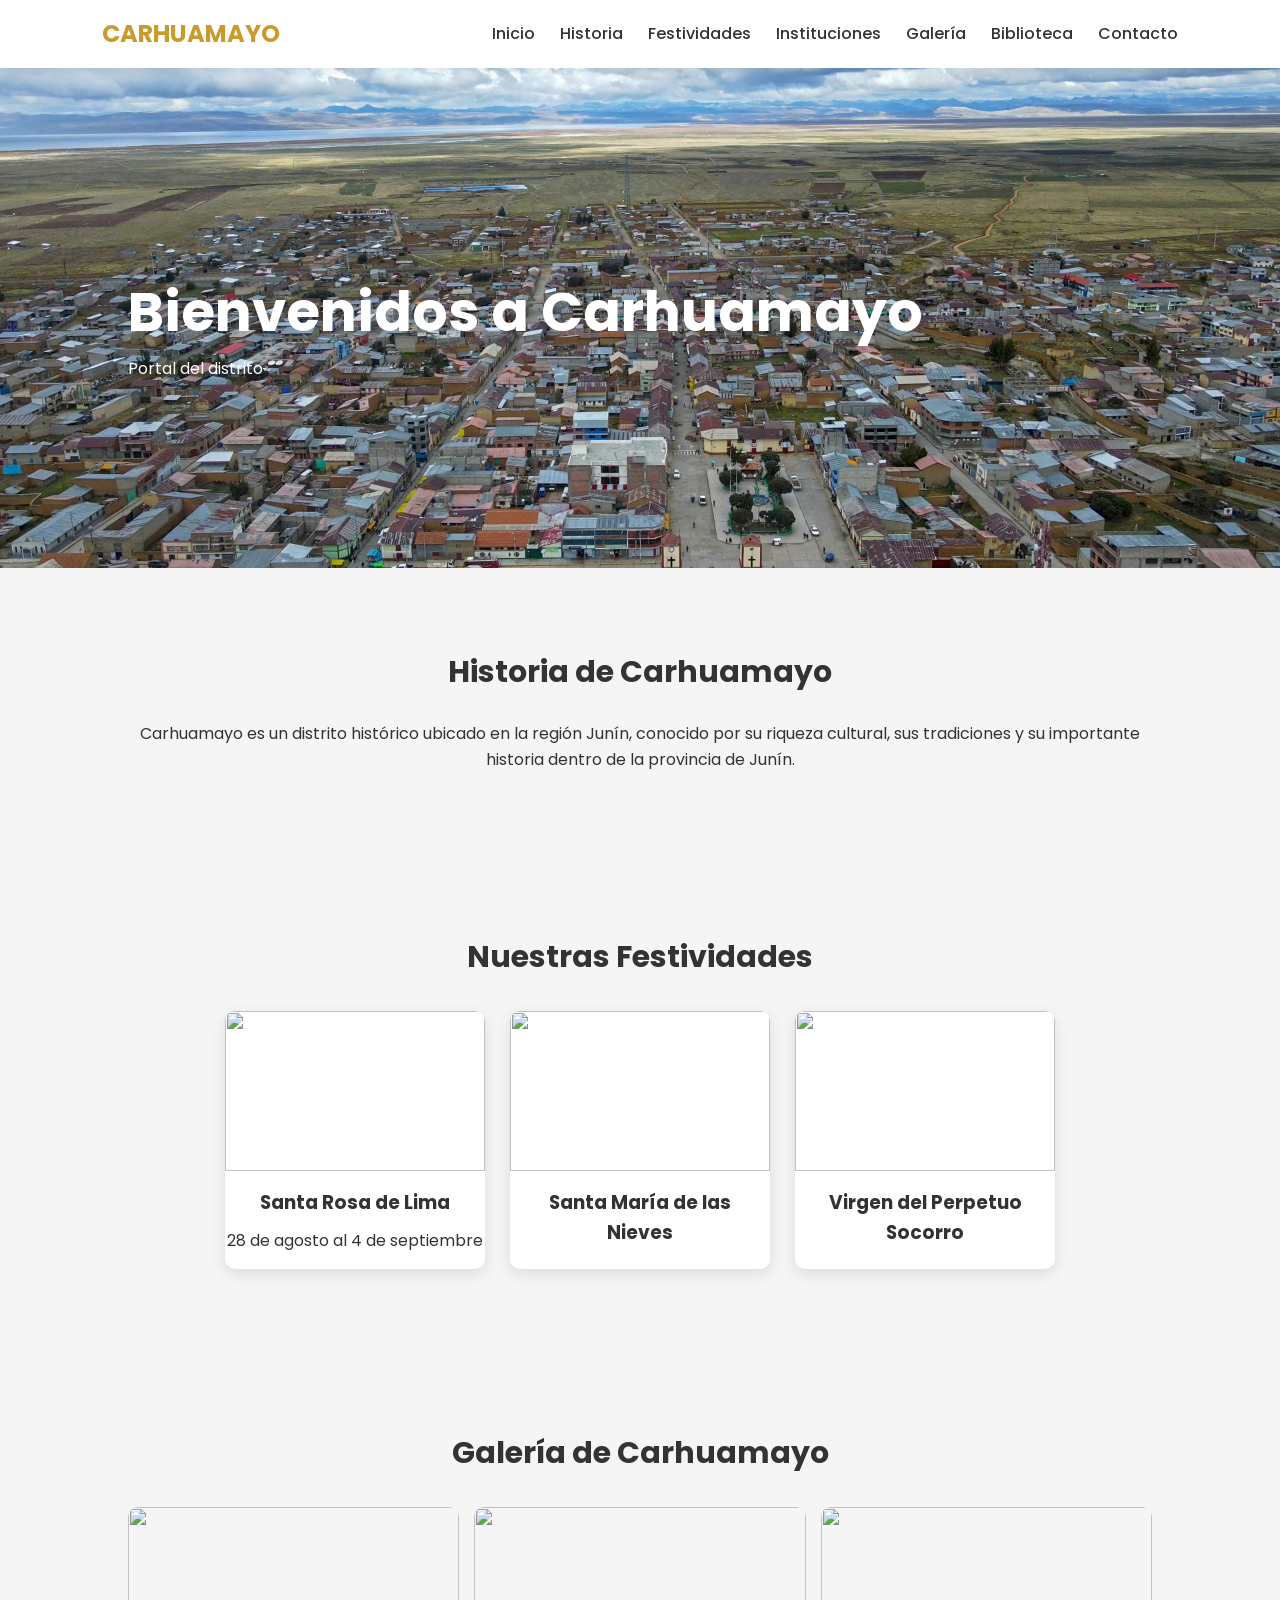
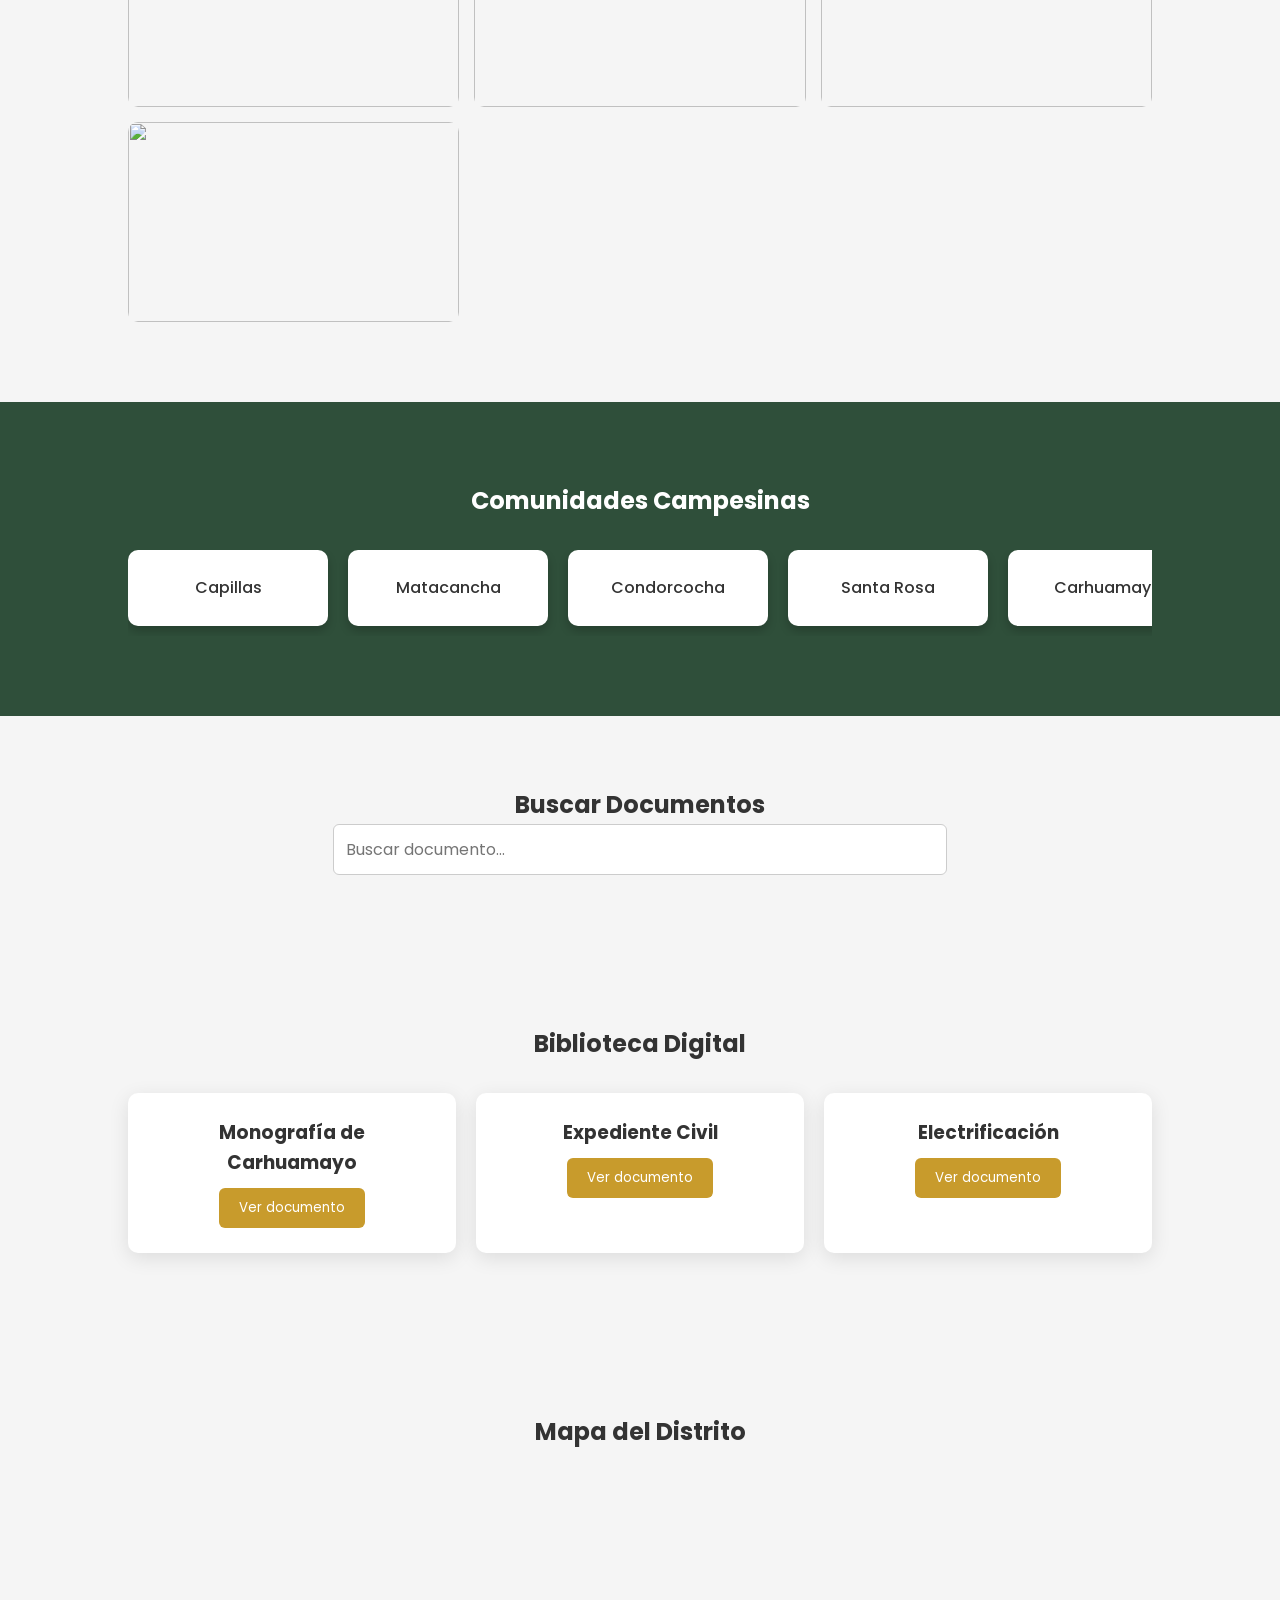
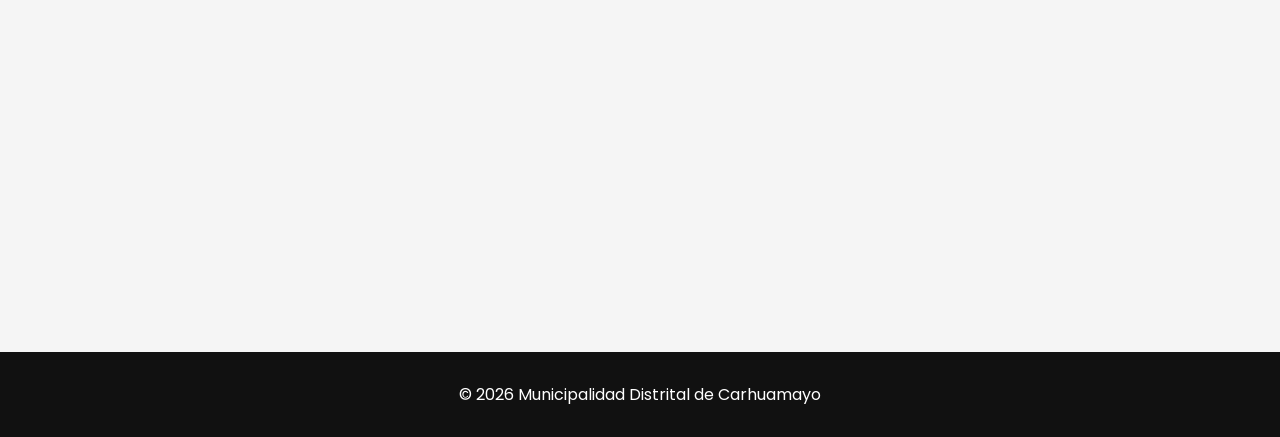
==== index.html @ cb7b6d61 "Fix HTML formatting and update image paths" ====
<!DOCTYPE html>
<html lang="es">

<head>

<meta charset="UTF-8">
<meta name="viewport" content="width=device-width, initial-scale=1.0">

<title>Carhuamayo</title>

<link rel="stylesheet" href="style.css">

<link href="https://fonts.googleapis.com/css2?family=Poppins:wght@300;500;700&display=swap" rel="stylesheet">

</head>

<body>

<!-- HEADER -->

<header>

<div class="nav">

<div class="logo">
<h2>CARHUAMAYO</h2>
</div>

<nav>

<ul class="menu">

<li><a href="#">Inicio</a></li>
<li><a href="#">Historia</a></li>
<li><a href="#">Festividades</a></li>

<li class="dropdown">

<a href="#">Instituciones</a>

<ul class="submenu">

<li><a href="#">Educativas</a></li>
<li><a href="#">Salud</a></li>
<li><a href="#">Municipales</a></li>

</ul>

</li>

<li><a href="#">Galería</a></li>
<li><a href="#">Biblioteca</a></li>
<li><a href="#">Contacto</a></li>

</ul>

</nav>

</div>

</header>

<!-- SLIDER PRINCIPAL -->

<section class="slider">

<div class="slide active">

<img src="img/img cyo.png">

<div class="hero-text">

<h1>Bienvenidos a Carhuamayo</h1>
<p>Portal del distrito</p>

</div>

</div>

<div class="slide">

<img src="imagenes/banner2.jpg">

</div>

<div class="slide">

<img src="imagenes/banner3.jpg">

</div>

</section>

<!-- HISTORIA -->

<section class="section">

<h2>Historia de Carhuamayo</h2>

<p>

Carhuamayo es un distrito histórico ubicado en la región Junín,
conocido por su riqueza cultural, sus tradiciones y su importante
historia dentro de la provincia de Junín.

</p>

</section>

<!-- FESTIVIDADES -->

<section class="section">

<h2>Nuestras Festividades</h2>

<div class="cards">

<div class="card">

<img src="imagenes/festividad1.jpg">

<h3>Santa Rosa de Lima</h3>

<p>28 de agosto al 4 de septiembre</p>

</div>

<div class="card">

<img src="imagenes/festividad2.jpg">

<h3>Santa María de las Nieves</h3>

</div>

<div class="card">

<img src="imagenes/festividad3.jpg">

<h3>Virgen del Perpetuo Socorro</h3>

</div>

</div>

</section>

<!-- GALERIA -->

<section class="section">

<h2>Galería de Carhuamayo</h2>

<div class="gallery">

<img src="imagenes/g1.jpg">
<img src="imagenes/g2.jpg">
<img src="imagenes/g3.jpg">
<img src="imagenes/g4.jpg">

</div>

</section>

<!-- COMUNIDADES -->

<section class="communities">

<h2>Comunidades Campesinas</h2>

<div class="scroll">

<div class="community">Capillas</div>
<div class="community">Matacancha</div>
<div class="community">Condorcocha</div>
<div class="community">Santa Rosa</div>
<div class="community">Carhuamayo</div>

</div>

</section>

<!-- BUSCADOR DOCUMENTOS -->

<section class="search">

<h2>Buscar Documentos</h2>

<input type="text" placeholder="Buscar documento...">

</section>

<!-- BIBLIOTECA DIGITAL -->

<section class="biblioteca">

<h2>Biblioteca Digital</h2>

<div class="pdf-grid">

<div class="pdf-card">

<h3>Monografía de Carhuamayo</h3>

<button>Ver documento</button>

</div>

<div class="pdf-card">

<h3>Expediente Civil</h3>

<button>Ver documento</button>

</div>

<div class="pdf-card">

<h3>Electrificación</h3>

<button>Ver documento</button>

</div>

</div>

</section>

<!-- MAPA -->

<section class="map-section">

<h2>Mapa del Distrito</h2>

<div id="map"></div>

</section>

<!-- FOOTER -->

<footer>

<p>© 2026 Municipalidad Distrital de Carhuamayo</p>

</footer>

<script src="script.js"></script>

<script src="https://maps.googleapis.com/maps/api/js?key=TU_API_KEY&callback=initMap" async defer></script>

</body>

</html>
---- style.css ----
/* ====== ESTILO GENERAL ====== */

*{
margin:0;
padding:0;
box-sizing:border-box;
font-family:'Poppins',sans-serif;
}

body{
background:#f5f5f5;
color:#333;
line-height:1.6;
}

/* ====== HEADER ====== */

header{
background:white;
box-shadow:0 2px 10px rgba(0,0,0,0.1);
position:sticky;
top:0;
z-index:1000;
}

.nav{
display:flex;
justify-content:space-between;
align-items:center;
padding:15px 8%;
}

.logo h2{
color:#c89b2c;
}

/* ===== MENU ===== */

.menu{
display:flex;
list-style:none;
gap:25px;
}

.menu li a{
text-decoration:none;
color:#333;
font-weight:500;
transition:0.3s;
}

.menu li a:hover{
color:#c89b2c;
}

/* ===== SUBMENU ===== */

.dropdown{
position:relative;
}

.submenu{

position:absolute;
top:35px;
left:0;

background:white;

list-style:none;

display:none;

box-shadow:0 5px 15px rgba(0,0,0,0.15);

border-radius:5px;

}

.submenu li{
padding:10px 20px;
}

.submenu li a{
color:#333;
}

.dropdown:hover .submenu{
display:block;
}

/* ===== SLIDER ===== */

.slider{
height:500px;
position:relative;
overflow:hidden;
}

.slide{
position:absolute;
width:100%;
height:100%;
opacity:0;
transition:opacity 1s ease;
}

.slide.active{
opacity:1;
}

.slide img{
width:100%;
height:100%;
object-fit:cover;
}

/* TEXTO HERO */

.hero-text{

position:absolute;
top:40%;
left:10%;

color:white;

}

.hero-text h1{
font-size:55px;
animation:fadeUp 1.2s;
}

/* ===== SECCIONES ===== */

.section{
padding:80px 10%;
text-align:center;
}

.section h2{
margin-bottom:25px;
font-size:30px;
color:#333;
}

/* ===== TARJETAS ===== */

.cards{

display:flex;

justify-content:center;

flex-wrap:wrap;

gap:25px;

margin-top:30px;

}

.card{

background:white;

width:260px;

border-radius:10px;

overflow:hidden;

box-shadow:0 5px 15px rgba(0,0,0,0.1);

transition:0.3s;

}

.card:hover{

transform:translateY(-8px);

}

.card img{

width:100%;
height:160px;
object-fit:cover;

}

.card h3{

padding:10px;

}

.card p{

padding-bottom:15px;

}

/* ===== GALERIA ===== */

.gallery{

display:grid;

grid-template-columns:repeat(auto-fit,minmax(250px,1fr));

gap:15px;

margin-top:30px;

}

.gallery img{

width:100%;
height:200px;
object-fit:cover;

border-radius:10px;

transition:0.3s;

}

.gallery img:hover{

transform:scale(1.05);

}

/* ===== COMUNIDADES ===== */

.communities{

background:#2f4f3a;

color:white;

padding:80px 10%;

text-align:center;

}

.scroll{

display:flex;

overflow-x:auto;

gap:20px;

margin-top:30px;

padding-bottom:10px;

}

.community{

min-width:200px;

background:white;

color:#333;

padding:25px;

border-radius:10px;

font-weight:500;

box-shadow:0 5px 10px rgba(0,0,0,0.2);

}

/* ===== BUSCADOR ===== */

.search{

padding:70px 10%;

text-align:center;

}

.search input{

width:60%;

padding:12px;

border-radius:6px;

border:1px solid #ccc;

font-size:16px;

}

/* ===== BIBLIOTECA ===== */

.biblioteca{

padding:80px 10%;

text-align:center;

}

.pdf-grid{

display:grid;

grid-template-columns:repeat(auto-fit,minmax(250px,1fr));

gap:20px;

margin-top:30px;

}

.pdf-card{

background:white;

padding:25px;

border-radius:10px;

box-shadow:0 5px 20px rgba(0,0,0,0.1);

transition:0.3s;

}

.pdf-card:hover{

transform:translateY(-5px);

}

.pdf-card button{

margin-top:10px;

padding:10px 20px;

background:#c89b2c;

border:none;

color:white;

border-radius:6px;

cursor:pointer;

}

/* ===== VISOR PDF ===== */

.visor{

position:fixed;

top:0;
left:0;

width:100%;
height:100%;

background:rgba(0,0,0,0.8);

display:none;

align-items:center;
justify-content:center;

}

.visor iframe{

width:80%;
height:90%;

background:white;

border-radius:5px;

}

.visor span{

position:absolute;

top:20px;
right:30px;

font-size:30px;

color:white;

cursor:pointer;

}

/* ===== MAPA ===== */

.map-section{

padding:80px 10%;

text-align:center;

}

#map{

height:400px;

margin-top:20px;

border-radius:10px;

}

/* ===== FOOTER ===== */

footer{

background:#111;

color:white;

text-align:center;

padding:30px;

}

/* ===== ANIMACIONES ===== */

@keyframes fadeUp{

from{
opacity:0;
transform:translateY(40px);
}

to{
opacity:1;
transform:translateY(0);
}

}

/* ===== RESPONSIVE ===== */

@media(max-width:900px){

.hero-text h1{
font-size:40px;
}

}

@media(max-width:768px){

.menu{
display:none;
}

.hero-text h1{
font-size:30px;
}

.search input{
width:90%;
}

.cards{
flex-direction:column;
align-items:center;
}

}
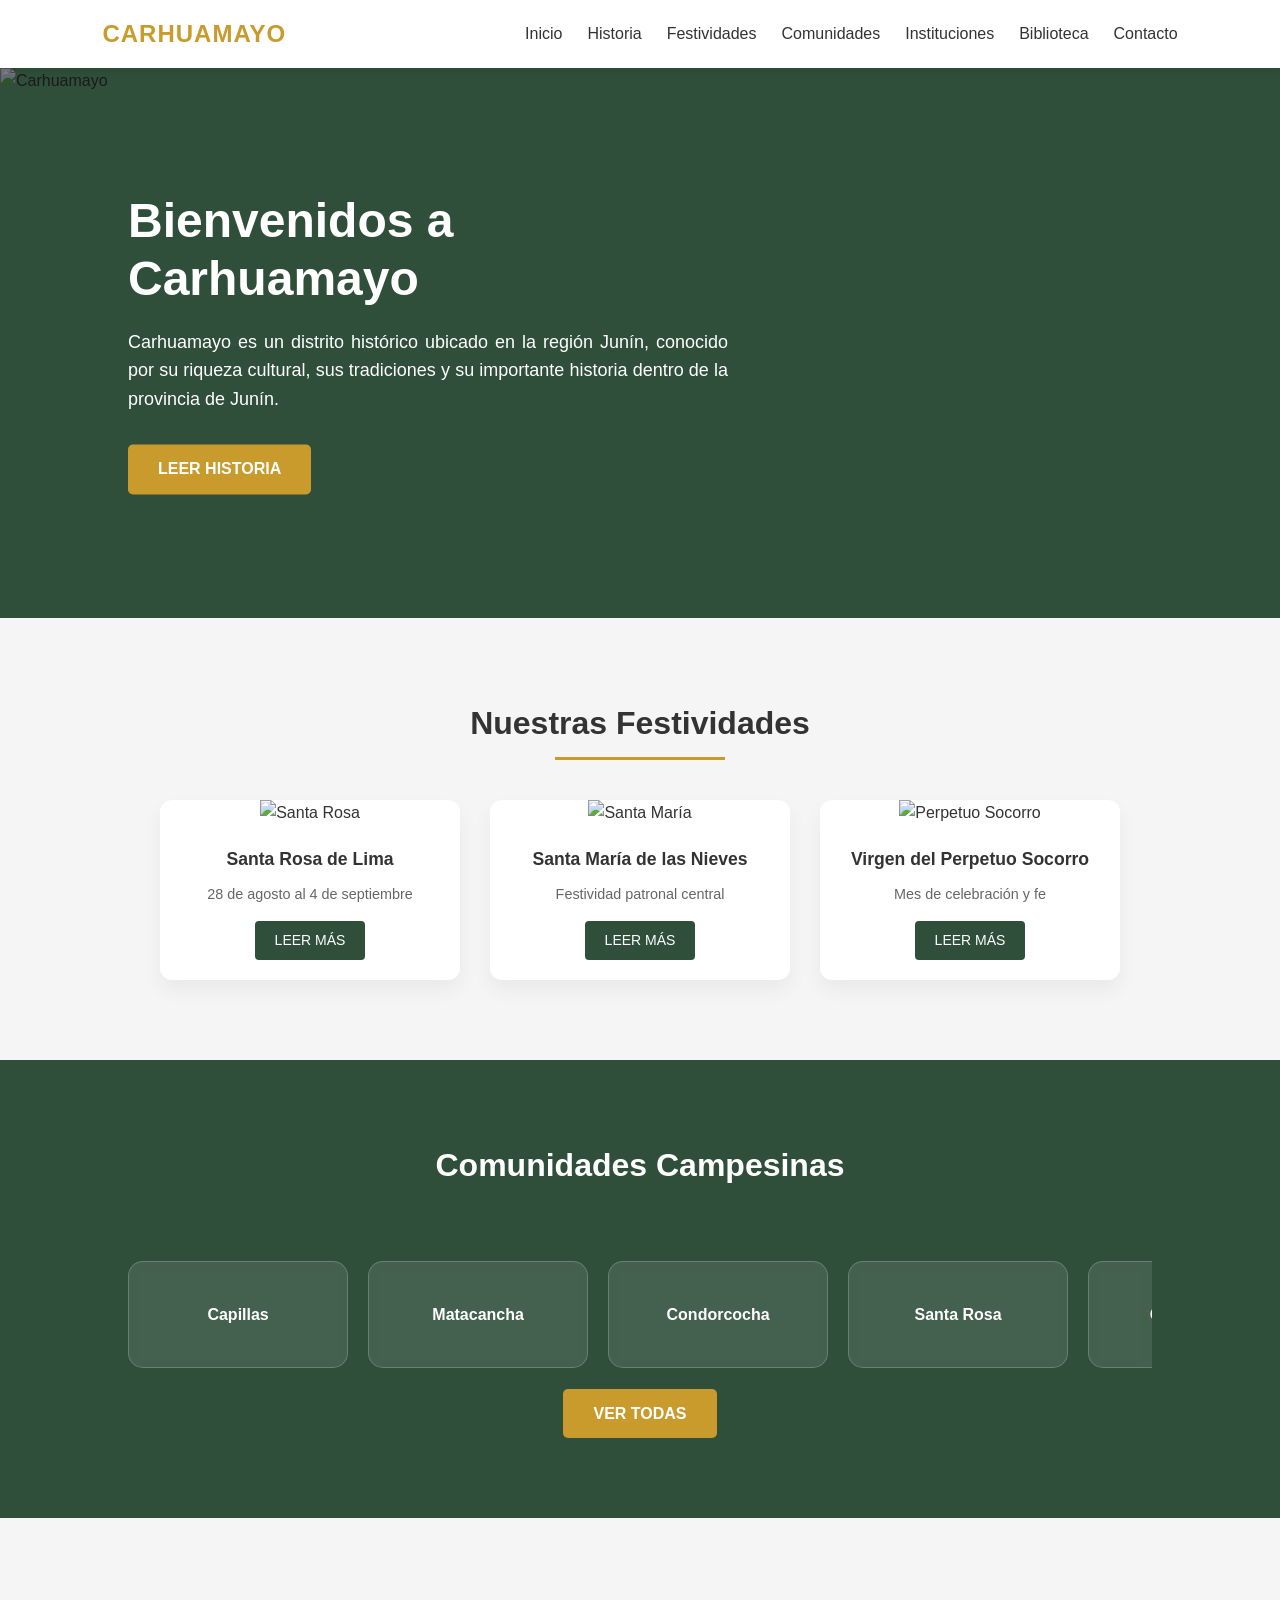
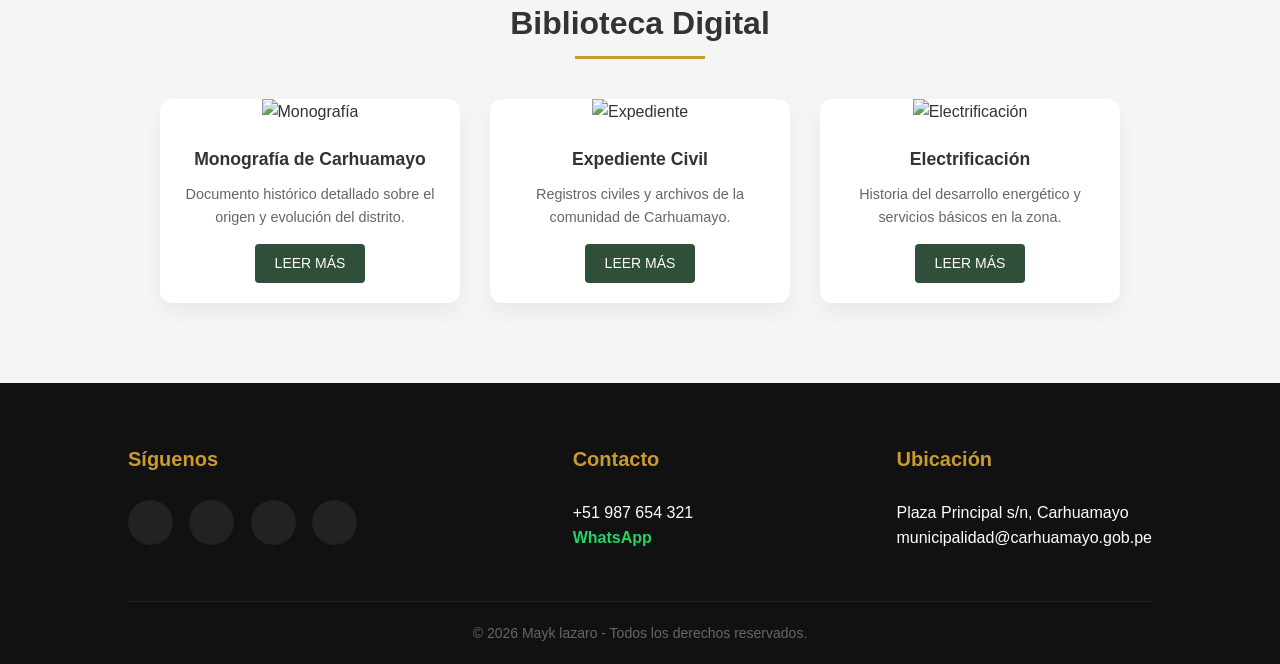
==== commit eb216d6a: "Add files via upload" ====
--- a/index.html
+++ b/index.html
@@ -2,252 +2,157 @@
 <html lang="es">
 
 <head>
-
-<meta charset="UTF-8">
-<meta name="viewport" content="width=device-width, initial-scale=1.0">
-
-<title>Carhuamayo</title>
-
-<link rel="stylesheet" href="style.css">
-
-<link href="https://fonts.googleapis.com/css2?family=Poppins:wght@300;500;700&display=swap" rel="stylesheet">
-
+    <meta charset="UTF-8">
+    <meta name="viewport" content="width=device-width, initial-scale=1.0">
+    <title>Carhuamayo - Portal Turístico</title>
+    
+    <!-- Fuente Poppins -->
+    <link href="[https://fonts.googleapis.com/css2?family=Poppins:wght@300;500;700&display=swap](https://fonts.googleapis.com/css2?family=Poppins:wght@300;500;700&display=swap)" rel="stylesheet">
+    <!-- Iconos de FontAwesome -->
+    <link rel="stylesheet" href="[https://cdnjs.cloudflare.com/ajax/libs/font-awesome/6.4.0/css/all.min.css](https://cdnjs.cloudflare.com/ajax/libs/font-awesome/6.4.0/css/all.min.css)">
+    
+    <link rel="stylesheet" href="style.css">
 </head>
 
 <body>
 
-<!-- HEADER -->
+    <!-- HEADER -->
+    <header>
+        <div class="nav">
+            <div class="logo">
+                <h2>CARHUAMAYO</h2>
+            </div>
+            <nav>
+                <ul class="menu">
+                    <li><a href="index.html">Inicio</a></li>
+                    <li><a href="historia.html">Historia</a></li>
+                    <li><a href="festividades.html">Festividades</a></li>
+                    <li><a href="comunidades.html">Comunidades</a></li>
+                    <li><a href="educativas.html">Instituciones</a></li>
+                    <li><a href="biblioteca.html">Biblioteca</a></li>
+                    <li><a href="contacto.html">Contacto</a></li>
+                </ul>
+            </nav>
+        </div>
+    </header>
 
-<header>
+    <!-- SLIDER PRINCIPAL -->
+    <section class="slider">
+        <div class="slide active">
+            <img src="imagenes/cyo.png" alt="Carhuamayo" onerror="this.onerror=null; this.src='[https://placehold.co/1200x500/1e3526/FFFFFF?text=Bienvenidos+a+Carhuamayo](https://placehold.co/1200x500/1e3526/FFFFFF?text=Bienvenidos+a+Carhuamayo)';">
+            <div class="hero-text">
+                <h1>Bienvenidos a Carhuamayo</h1>
+                <p>Carhuamayo es un distrito histórico ubicado en la región Junín, conocido por su riqueza cultural, sus tradiciones y su importante historia dentro de la provincia de Junín.</p>
+                <a href="historia.html" class="btn-primary">LEER HISTORIA</a>
+            </div>
+        </div>
+        <div class="slide">
+            <img src="imagenes/banner2.jpg" alt="Banner 2" onerror="this.onerror=null; this.src='[https://placehold.co/1200x500/2f4f3a/FFFFFF?text=Nuestra+Cultura](https://placehold.co/1200x500/2f4f3a/FFFFFF?text=Nuestra+Cultura)';">
+        </div>
+        <div class="slide">
+            <img src="imagenes/banner3.jpg" alt="Banner 3" onerror="this.onerror=null; this.src='[https://placehold.co/1200x500/c89b2c/FFFFFF?text=Nuestras+Tradiciones](https://placehold.co/1200x500/c89b2c/FFFFFF?text=Nuestras+Tradiciones)';">
+        </div>
+    </section>
 
-<div class="nav">
+    <!-- FESTIVIDADES -->
+    <section class="section scroll-reveal">
+        <h2>Nuestras Festividades</h2>
+        <div class="cards">
+            <div class="card">
+                <img src="imagenes/festividad1.jpg" alt="Santa Rosa" onerror="this.onerror=null; this.src='[https://placehold.co/300x200/cccccc/333333?text=Santa+Rosa](https://placehold.co/300x200/cccccc/333333?text=Santa+Rosa)';">
+                <h3>Santa Rosa de Lima</h3>
+                <p>28 de agosto al 4 de septiembre</p>
+                <a href="festividad-santarosa.html" class="btn-leer-mas">LEER MÁS</a>
+            </div>
+            <div class="card">
+                <img src="imagenes/festividad2.jpg" alt="Santa María" onerror="this.onerror=null; this.src='[https://placehold.co/300x200/cccccc/333333?text=Santa+Maria](https://placehold.co/300x200/cccccc/333333?text=Santa+Maria)';">
+                <h3>Santa María de las Nieves</h3>
+                <p>Festividad patronal central</p>
+                <a href="festividad-santamaria.html" class="btn-leer-mas">LEER MÁS</a>
+            </div>
+            <div class="card">
+                <img src="imagenes/festividad3.jpg" alt="Perpetuo Socorro" onerror="this.onerror=null; this.src='[https://placehold.co/300x200/cccccc/333333?text=Virgen+del+Socorro](https://placehold.co/300x200/cccccc/333333?text=Virgen+del+Socorro)';">
+                <h3>Virgen del Perpetuo Socorro</h3>
+                <p>Mes de celebración y fe</p>
+                <a href="festividad-virgen.html" class="btn-leer-mas">LEER MÁS</a>
+            </div>
+        </div>
+    </section>
 
-<div class="logo">
-<h2>CARHUAMAYO</h2>
-</div>
+    <!-- COMUNIDADES -->
+    <section class="communities scroll-reveal">
+        <h2>Comunidades Campesinas</h2>
+        <div class="scroll">
+            <div class="community">Capillas</div>
+            <div class="community">Matacancha</div>
+            <div class="community">Condorcocha</div>
+            <div class="community">Santa Rosa</div>
+            <div class="community">Carhuamayo</div>
+        </div>
+        <div class="comunidades-btn-container">
+            <a href="comunidades.html" class="btn-primary">VER TODAS</a>
+        </div>
+    </section>
 
-<nav>
+    <!-- BIBLIOTECA DIGITAL -->
+    <section class="section biblioteca scroll-reveal">
+        <h2>Biblioteca Digital</h2>
+        <div class="cards">
+            <div class="card pdf-item">
+                <img src="imagenes/libro1.jpg" alt="Monografía" onerror="this.onerror=null; this.src='[https://placehold.co/300x200/1e3526/FFFFFF?text=Monografía](https://placehold.co/300x200/1e3526/FFFFFF?text=Monografía)';">
+                <div class="card-content">
+                    <h3>Monografía de Carhuamayo</h3>
+                    <p>Documento histórico detallado sobre el origen y evolución del distrito.</p>
+                    <a href="DOCUMENTOS/MONOGRAFIA DEL DISTRITO DE CARHUAMAYO.pdf" class="btn-leer-mas">LEER MÁS</a>
+                </div>
+            </div>
+            <div class="card pdf-item">
+                <img src="imagenes/libro2.jpg" alt="Expediente" onerror="this.onerror=null; this.src='[https://placehold.co/300x200/1e3526/FFFFFF?text=Expediente+Civil](https://placehold.co/300x200/1e3526/FFFFFF?text=Expediente+Civil)';">
+                <div class="card-content">
+                    <h3>Expediente Civil</h3>
+                    <p>Registros civiles y archivos de la comunidad de Carhuamayo.</p>
+                    <a href="libro-expediente.html" class="btn-leer-mas">LEER MÁS</a>
+                </div>
+            </div>
+            <div class="card pdf-item">
+                <img src="imagenes/libro3.jpg" alt="Electrificación" onerror="this.onerror=null; this.src='[https://placehold.co/300x200/1e3526/FFFFFF?text=Electrificación](https://placehold.co/300x200/1e3526/FFFFFF?text=Electrificación)';">
+                <div class="card-content">
+                    <h3>Electrificación</h3>
+                    <p>Historia del desarrollo energético y servicios básicos en la zona.</p>
+                    <a href="libro-electrificacion.html" class="btn-leer-mas">LEER MÁS</a>
+                </div>
+            </div>
+        </div>
+    </section>
 
-<ul class="menu">
+    <!-- FOOTER -->
+    <footer>
+        <div class="footer-content">
+            <div class="footer-section">
+                <h3>Síguenos</h3>
+                <div class="social-icons">
+                    <a href="[https://www.facebook.com](https://www.facebook.com)" target="_blank"><i class="fab fa-facebook-f"></i></a>
+                    <a href="[https://www.instagram.com](https://www.instagram.com)" target="_blank"><i class="fab fa-instagram"></i></a>
+                    <a href="[https://www.youtube.com](https://www.youtube.com)" target="_blank"><i class="fab fa-youtube"></i></a>
+                    <a href="[https://www.tiktok.com](https://www.tiktok.com)" target="_blank"><i class="fab fa-tiktok"></i></a>
+                </div>
+            </div>
+            <div class="footer-section">
+                <h3>Contacto</h3>
+                <p><i class="fas fa-phone-alt"></i> +51 987 654 321</p>
+                <p><a href="[https://wa.me/51987654321](https://wa.me/51987654321)" target="_blank" class="whatsapp-link"><i class="fab fa-whatsapp"></i> WhatsApp</a></p>
+            </div>
+            <div class="footer-section">
+                <h3>Ubicación</h3>
+                <p><i class="fas fa-map-marker-alt"></i> Plaza Principal s/n, Carhuamayo</p>
+                <p><i class="fas fa-envelope"></i> municipalidad@carhuamayo.gob.pe</p>
+            </div>
+        </div>
+        <div class="footer-bottom">
+            <p>© 2026 Mayk lazaro - Todos los derechos reservados.</p>
+        </div>
+    </footer>
 
-<li><a href="#">Inicio</a></li>
-<li><a href="#">Historia</a></li>
-<li><a href="#">Festividades</a></li>
-
-<li class="dropdown">
-
-<a href="#">Instituciones</a>
-
-<ul class="submenu">
-
-<li><a href="#">Educativas</a></li>
-<li><a href="#">Salud</a></li>
-<li><a href="#">Municipales</a></li>
-
-</ul>
-
-</li>
-
-<li><a href="#">Galería</a></li>
-<li><a href="#">Biblioteca</a></li>
-<li><a href="#">Contacto</a></li>
-
-</ul>
-
-</nav>
-
-</div>
-
-</header>
-
-<!-- SLIDER PRINCIPAL -->
-
-<section class="slider">
-
-<div class="slide active">
-
-<img src="img/img cyo.png">
-
-<div class="hero-text">
-
-<h1>Bienvenidos a Carhuamayo</h1>
-<p>Portal del distrito</p>
-
-</div>
-
-</div>
-
-<div class="slide">
-
-<img src="imagenes/banner2.jpg">
-
-</div>
-
-<div class="slide">
-
-<img src="imagenes/banner3.jpg">
-
-</div>
-
-</section>
-
-<!-- HISTORIA -->
-
-<section class="section">
-
-<h2>Historia de Carhuamayo</h2>
-
-<p>
-
-Carhuamayo es un distrito histórico ubicado en la región Junín,
-conocido por su riqueza cultural, sus tradiciones y su importante
-historia dentro de la provincia de Junín.
-
-</p>
-
-</section>
-
-<!-- FESTIVIDADES -->
-
-<section class="section">
-
-<h2>Nuestras Festividades</h2>
-
-<div class="cards">
-
-<div class="card">
-
-<img src="imagenes/festividad1.jpg">
-
-<h3>Santa Rosa de Lima</h3>
-
-<p>28 de agosto al 4 de septiembre</p>
-
-</div>
-
-<div class="card">
-
-<img src="imagenes/festividad2.jpg">
-
-<h3>Santa María de las Nieves</h3>
-
-</div>
-
-<div class="card">
-
-<img src="imagenes/festividad3.jpg">
-
-<h3>Virgen del Perpetuo Socorro</h3>
-
-</div>
-
-</div>
-
-</section>
-
-<!-- GALERIA -->
-
-<section class="section">
-
-<h2>Galería de Carhuamayo</h2>
-
-<div class="gallery">
-
-<img src="imagenes/g1.jpg">
-<img src="imagenes/g2.jpg">
-<img src="imagenes/g3.jpg">
-<img src="imagenes/g4.jpg">
-
-</div>
-
-</section>
-
-<!-- COMUNIDADES -->
-
-<section class="communities">
-
-<h2>Comunidades Campesinas</h2>
-
-<div class="scroll">
-
-<div class="community">Capillas</div>
-<div class="community">Matacancha</div>
-<div class="community">Condorcocha</div>
-<div class="community">Santa Rosa</div>
-<div class="community">Carhuamayo</div>
-
-</div>
-
-</section>
-
-<!-- BUSCADOR DOCUMENTOS -->
-
-<section class="search">
-
-<h2>Buscar Documentos</h2>
-
-<input type="text" placeholder="Buscar documento...">
-
-</section>
-
-<!-- BIBLIOTECA DIGITAL -->
-
-<section class="biblioteca">
-
-<h2>Biblioteca Digital</h2>
-
-<div class="pdf-grid">
-
-<div class="pdf-card">
-
-<h3>Monografía de Carhuamayo</h3>
-
-<button>Ver documento</button>
-
-</div>
-
-<div class="pdf-card">
-
-<h3>Expediente Civil</h3>
-
-<button>Ver documento</button>
-
-</div>
-
-<div class="pdf-card">
-
-<h3>Electrificación</h3>
-
-<button>Ver documento</button>
-
-</div>
-
-</div>
-
-</section>
-
-<!-- MAPA -->
-
-<section class="map-section">
-
-<h2>Mapa del Distrito</h2>
-
-<div id="map"></div>
-
-</section>
-
-<!-- FOOTER -->
-
-<footer>
-
-<p>© 2026 Municipalidad Distrital de Carhuamayo</p>
-
-</footer>
-
-<script src="script.js"></script>
-
-<script src="https://maps.googleapis.com/maps/api/js?key=TU_API_KEY&callback=initMap" async defer></script>
-
+    <script src="script.js"></script>
 </body>
-
 </html>
--- a/style.css
+++ b/style.css
@@ -1,494 +1,316 @@
 /* ====== ESTILO GENERAL ====== */
-
-*{
-margin:0;
-padding:0;
-box-sizing:border-box;
-font-family:'Poppins',sans-serif;
-}
-
-body{
-background:#f5f5f5;
-color:#333;
-line-height:1.6;
+* {
+    margin: 0;
+    padding: 0;
+    box-sizing: border-box;
+    font-family: 'Poppins', sans-serif;
+}
+
+body {
+    background: #f5f5f5;
+    color: #333;
+    line-height: 1.6;
+    overflow-x: hidden;
 }
 
 /* ====== HEADER ====== */
-
-header{
-background:white;
-box-shadow:0 2px 10px rgba(0,0,0,0.1);
-position:sticky;
-top:0;
-z-index:1000;
-}
-
-.nav{
-display:flex;
-justify-content:space-between;
-align-items:center;
-padding:15px 8%;
-}
-
-.logo h2{
-color:#c89b2c;
+header {
+    background: white;
+    box-shadow: 0 2px 10px rgba(0,0,0,0.1);
+    position: sticky;
+    top: 0;
+    z-index: 1000;
+}
+
+.nav {
+    display: flex;
+    justify-content: space-between;
+    align-items: center;
+    padding: 15px 8%;
+}
+
+.logo h2 {
+    color: #c89b2c;
+    letter-spacing: 1px;
 }
 
 /* ===== MENU ===== */
-
-.menu{
-display:flex;
-list-style:none;
-gap:25px;
-}
-
-.menu li a{
-text-decoration:none;
-color:#333;
-font-weight:500;
-transition:0.3s;
-}
-
-.menu li a:hover{
-color:#c89b2c;
-}
-
-/* ===== SUBMENU ===== */
-
-.dropdown{
-position:relative;
-}
-
-.submenu{
-
-position:absolute;
-top:35px;
-left:0;
-
-background:white;
-
-list-style:none;
-
-display:none;
-
-box-shadow:0 5px 15px rgba(0,0,0,0.15);
-
-border-radius:5px;
-
-}
-
-.submenu li{
-padding:10px 20px;
-}
-
-.submenu li a{
-color:#333;
-}
-
-.dropdown:hover .submenu{
-display:block;
+.menu {
+    display: flex;
+    list-style: none;
+    gap: 25px;
+}
+
+.menu li a {
+    text-decoration: none;
+    color: #333;
+    font-weight: 500;
+    transition: 0.3s;
+}
+
+.menu li a:hover {
+    color: #c89b2c;
 }
 
 /* ===== SLIDER ===== */
-
-.slider{
-height:500px;
-position:relative;
-overflow:hidden;
-}
-
-.slide{
-position:absolute;
-width:100%;
-height:100%;
-opacity:0;
-transition:opacity 1s ease;
-}
-
-.slide.active{
-opacity:1;
-}
-
-.slide img{
-width:100%;
-height:100%;
-object-fit:cover;
-}
-
-/* TEXTO HERO */
-
-.hero-text{
-
-position:absolute;
-top:40%;
-left:10%;
-
-color:white;
-
-}
-
-.hero-text h1{
-font-size:55px;
-animation:fadeUp 1.2s;
+.slider {
+    height: 550px;
+    position: relative;
+    overflow: hidden;
+    background-color: #2f4f3a;
+}
+
+.slide {
+    position: absolute;
+    width: 100%;
+    height: 100%;
+    opacity: 0;
+    transition: opacity 1s ease-in-out;
+}
+
+.slide.active {
+    opacity: 1;
+}
+
+.slide img {
+    width: 100%;
+    height: 100%;
+    object-fit: cover;
+    filter: brightness(0.5);
+}
+
+.hero-text {
+    position: absolute;
+    top: 50%;
+    left: 10%;
+    transform: translateY(-50%);
+    color: white;
+    max-width: 600px;
+    z-index: 10;
+}
+
+.hero-text h1 {
+    font-size: 48px;
+    line-height: 1.2;
+    margin-bottom: 20px;
+    animation: fadeUp 1s ease-out;
+}
+
+.hero-text p {
+    font-size: 18px;
+    margin-bottom: 30px;
+    text-align: justify;
+}
+
+/* ===== BOTONES ===== */
+.btn-primary {
+    display: inline-block;
+    padding: 12px 30px;
+    background: #c89b2c;
+    color: white;
+    text-decoration: none;
+    border-radius: 5px;
+    font-weight: 600;
+    transition: 0.3s ease;
+}
+
+.btn-primary:hover {
+    background: #a67c20;
+    transform: translateY(-3px);
+    box-shadow: 0 5px 15px rgba(200, 155, 44, 0.4);
+}
+
+.btn-leer-mas {
+    display: inline-block;
+    margin-top: 15px;
+    padding: 8px 20px;
+    background: #2f4f3a;
+    color: white;
+    text-decoration: none;
+    border-radius: 4px;
+    font-size: 14px;
+    transition: 0.3s;
+}
+
+.btn-leer-mas:hover {
+    background: #1e3526;
 }
 
 /* ===== SECCIONES ===== */
-
-.section{
-padding:80px 10%;
-text-align:center;
-}
-
-.section h2{
-margin-bottom:25px;
-font-size:30px;
-color:#333;
-}
-
-/* ===== TARJETAS ===== */
-
-.cards{
-
-display:flex;
-
-justify-content:center;
-
-flex-wrap:wrap;
-
-gap:25px;
-
-margin-top:30px;
-
-}
-
-.card{
-
-background:white;
-
-width:260px;
-
-border-radius:10px;
-
-overflow:hidden;
-
-box-shadow:0 5px 15px rgba(0,0,0,0.1);
-
-transition:0.3s;
-
-}
-
-.card:hover{
-
-transform:translateY(-8px);
-
-}
-
-.card img{
-
-width:100%;
-height:160px;
-object-fit:cover;
-
-}
-
-.card h3{
-
-padding:10px;
-
-}
-
-.card p{
-
-padding-bottom:15px;
-
-}
-
-/* ===== GALERIA ===== */
-
-.gallery{
-
-display:grid;
-
-grid-template-columns:repeat(auto-fit,minmax(250px,1fr));
-
-gap:15px;
-
-margin-top:30px;
-
-}
-
-.gallery img{
-
-width:100%;
-height:200px;
-object-fit:cover;
-
-border-radius:10px;
-
-transition:0.3s;
-
-}
-
-.gallery img:hover{
-
-transform:scale(1.05);
-
+.section {
+    padding: 80px 10%;
+    text-align: center;
+}
+
+.section h2, .communities h2 {
+    margin-bottom: 40px;
+    font-size: 32px;
+    position: relative;
+    display: inline-block;
+    padding-bottom: 10px;
+}
+
+.section h2::after {
+    content: '';
+    position: absolute;
+    bottom: 0;
+    left: 25%;
+    width: 50%;
+    height: 3px;
+    background: #c89b2c;
+}
+
+/* ===== CARDS (Usado en Festividades y Biblioteca) ===== */
+.cards {
+    display: flex;
+    justify-content: center;
+    flex-wrap: wrap;
+    gap: 30px;
+}
+
+.card {
+    background: white;
+    width: 300px;
+    border-radius: 12px;
+    overflow: hidden;
+    box-shadow: 0 10px 20px rgba(0,0,0,0.05);
+    transition: 0.4s;
+    padding-bottom: 20px;
+}
+
+.card:hover {
+    transform: translateY(-10px);
+    box-shadow: 0 15px 30px rgba(0,0,0,0.1);
+}
+
+.card img {
+    width: 100%;
+    height: 180px;
+    object-fit: cover;
+}
+
+.card h3 { 
+    padding: 20px 15px 10px;
+    text-align: center;
+    font-size: 1.1rem;
+}
+
+.card p {
+    padding: 0 15px;
+    font-size: 0.9rem;
+    color: #666;
 }
 
 /* ===== COMUNIDADES ===== */
-
-.communities{
-
-background:#2f4f3a;
-
-color:white;
-
-padding:80px 10%;
-
-text-align:center;
-
-}
-
-.scroll{
-
-display:flex;
-
-overflow-x:auto;
-
-gap:20px;
-
-margin-top:30px;
-
-padding-bottom:10px;
-
-}
-
-.community{
-
-min-width:200px;
-
-background:white;
-
-color:#333;
-
-padding:25px;
-
-border-radius:10px;
-
-font-weight:500;
-
-box-shadow:0 5px 10px rgba(0,0,0,0.2);
-
-}
-
-/* ===== BUSCADOR ===== */
-
-.search{
-
-padding:70px 10%;
-
-text-align:center;
-
-}
-
-.search input{
-
-width:60%;
-
-padding:12px;
-
-border-radius:6px;
-
-border:1px solid #ccc;
-
-font-size:16px;
-
-}
-
-/* ===== BIBLIOTECA ===== */
-
-.biblioteca{
-
-padding:80px 10%;
-
-text-align:center;
-
-}
-
-.pdf-grid{
-
-display:grid;
-
-grid-template-columns:repeat(auto-fit,minmax(250px,1fr));
-
-gap:20px;
-
-margin-top:30px;
-
-}
-
-.pdf-card{
-
-background:white;
-
-padding:25px;
-
-border-radius:10px;
-
-box-shadow:0 5px 20px rgba(0,0,0,0.1);
-
-transition:0.3s;
-
-}
-
-.pdf-card:hover{
-
-transform:translateY(-5px);
-
-}
-
-.pdf-card button{
-
-margin-top:10px;
-
-padding:10px 20px;
-
-background:#c89b2c;
-
-border:none;
-
-color:white;
-
-border-radius:6px;
-
-cursor:pointer;
-
-}
-
-/* ===== VISOR PDF ===== */
-
-.visor{
-
-position:fixed;
-
-top:0;
-left:0;
-
-width:100%;
-height:100%;
-
-background:rgba(0,0,0,0.8);
-
-display:none;
-
-align-items:center;
-justify-content:center;
-
-}
-
-.visor iframe{
-
-width:80%;
-height:90%;
-
-background:white;
-
-border-radius:5px;
-
-}
-
-.visor span{
-
-position:absolute;
-
-top:20px;
-right:30px;
-
-font-size:30px;
-
-color:white;
-
-cursor:pointer;
-
-}
-
-/* ===== MAPA ===== */
-
-.map-section{
-
-padding:80px 10%;
-
-text-align:center;
-
-}
-
-#map{
-
-height:400px;
-
-margin-top:20px;
-
-border-radius:10px;
-
-}
-
-/* ===== FOOTER ===== */
-
-footer{
-
-background:#111;
-
-color:white;
-
-text-align:center;
-
-padding:30px;
-
-}
-
-/* ===== ANIMACIONES ===== */
-
-@keyframes fadeUp{
-
-from{
-opacity:0;
-transform:translateY(40px);
-}
-
-to{
-opacity:1;
-transform:translateY(0);
-}
-
+.communities {
+    background: #2f4f3a;
+    color: white;
+    padding: 80px 10%;
+    text-align: center;
+}
+
+.scroll {
+    display: flex;
+    overflow-x: auto;
+    gap: 20px;
+    padding: 20px 0;
+    scrollbar-width: thin;
+    scrollbar-color: #c89b2c #1e3526;
+}
+
+.community {
+    min-width: 220px;
+    background: rgba(255,255,255,0.1);
+    backdrop-filter: blur(5px);
+    color: white;
+    padding: 40px 20px;
+    border-radius: 15px;
+    border: 1px solid rgba(255,255,255,0.2);
+    font-weight: 600;
+    transition: 0.3s;
+}
+
+.community:hover {
+    background: white;
+    color: #2f4f3a;
+}
+
+/* ===== FOOTER ====== */
+footer {
+    background: #111;
+    color: white;
+    padding: 60px 10% 20px;
+}
+
+.footer-content {
+    display: flex;
+    justify-content: space-between;
+    flex-wrap: wrap;
+    gap: 40px;
+}
+
+.footer-section h3 {
+    color: #c89b2c;
+    margin-bottom: 25px;
+    font-size: 20px;
+}
+
+.social-icons a {
+    display: inline-flex;
+    align-items: center;
+    justify-content: center;
+    width: 45px;
+    height: 45px;
+    background: #222;
+    color: white;
+    border-radius: 50%;
+    margin-right: 12px;
+    text-decoration: none;
+    transition: 0.3s;
+}
+
+.social-icons a:hover {
+    background: #c89b2c;
+    transform: translateY(-5px);
+}
+
+.whatsapp-link {
+    color: #25D366 !important;
+    text-decoration: none;
+    font-weight: 600;
+}
+
+.footer-bottom {
+    text-align: center;
+    margin-top: 50px;
+    padding-top: 20px;
+    border-top: 1px solid #222;
+    font-size: 14px;
+    color: #666;
+}
+
+/* ===== ANIMACIONES JS ===== */
+.reveal {
+    opacity: 0;
+    transform: translateY(50px);
+    transition: all 0.8s ease-out;
+}
+
+.reveal.active {
+    opacity: 1;
+    transform: translateY(0);
+}
+
+@keyframes fadeUp {
+    from { opacity: 0; transform: translateY(30px); }
+    to { opacity: 1; transform: translateY(0); }
 }
 
 /* ===== RESPONSIVE ===== */
-
-@media(max-width:900px){
-
-.hero-text h1{
-font-size:40px;
-}
-
-}
-
-@media(max-width:768px){
-
-.menu{
-display:none;
-}
-
-.hero-text h1{
-font-size:30px;
-}
-
-.search input{
-width:90%;
-}
-
-.cards{
-flex-direction:column;
-align-items:center;
-}
-
-}
+@media(max-width: 768px) {
+    .nav { padding: 15px 5%; }
+    .menu { display: none; }
+    .hero-text { left: 5%; right: 5%; }
+    .hero-text h1 { font-size: 32px; }
+    .section { padding: 60px 5%; }
+}
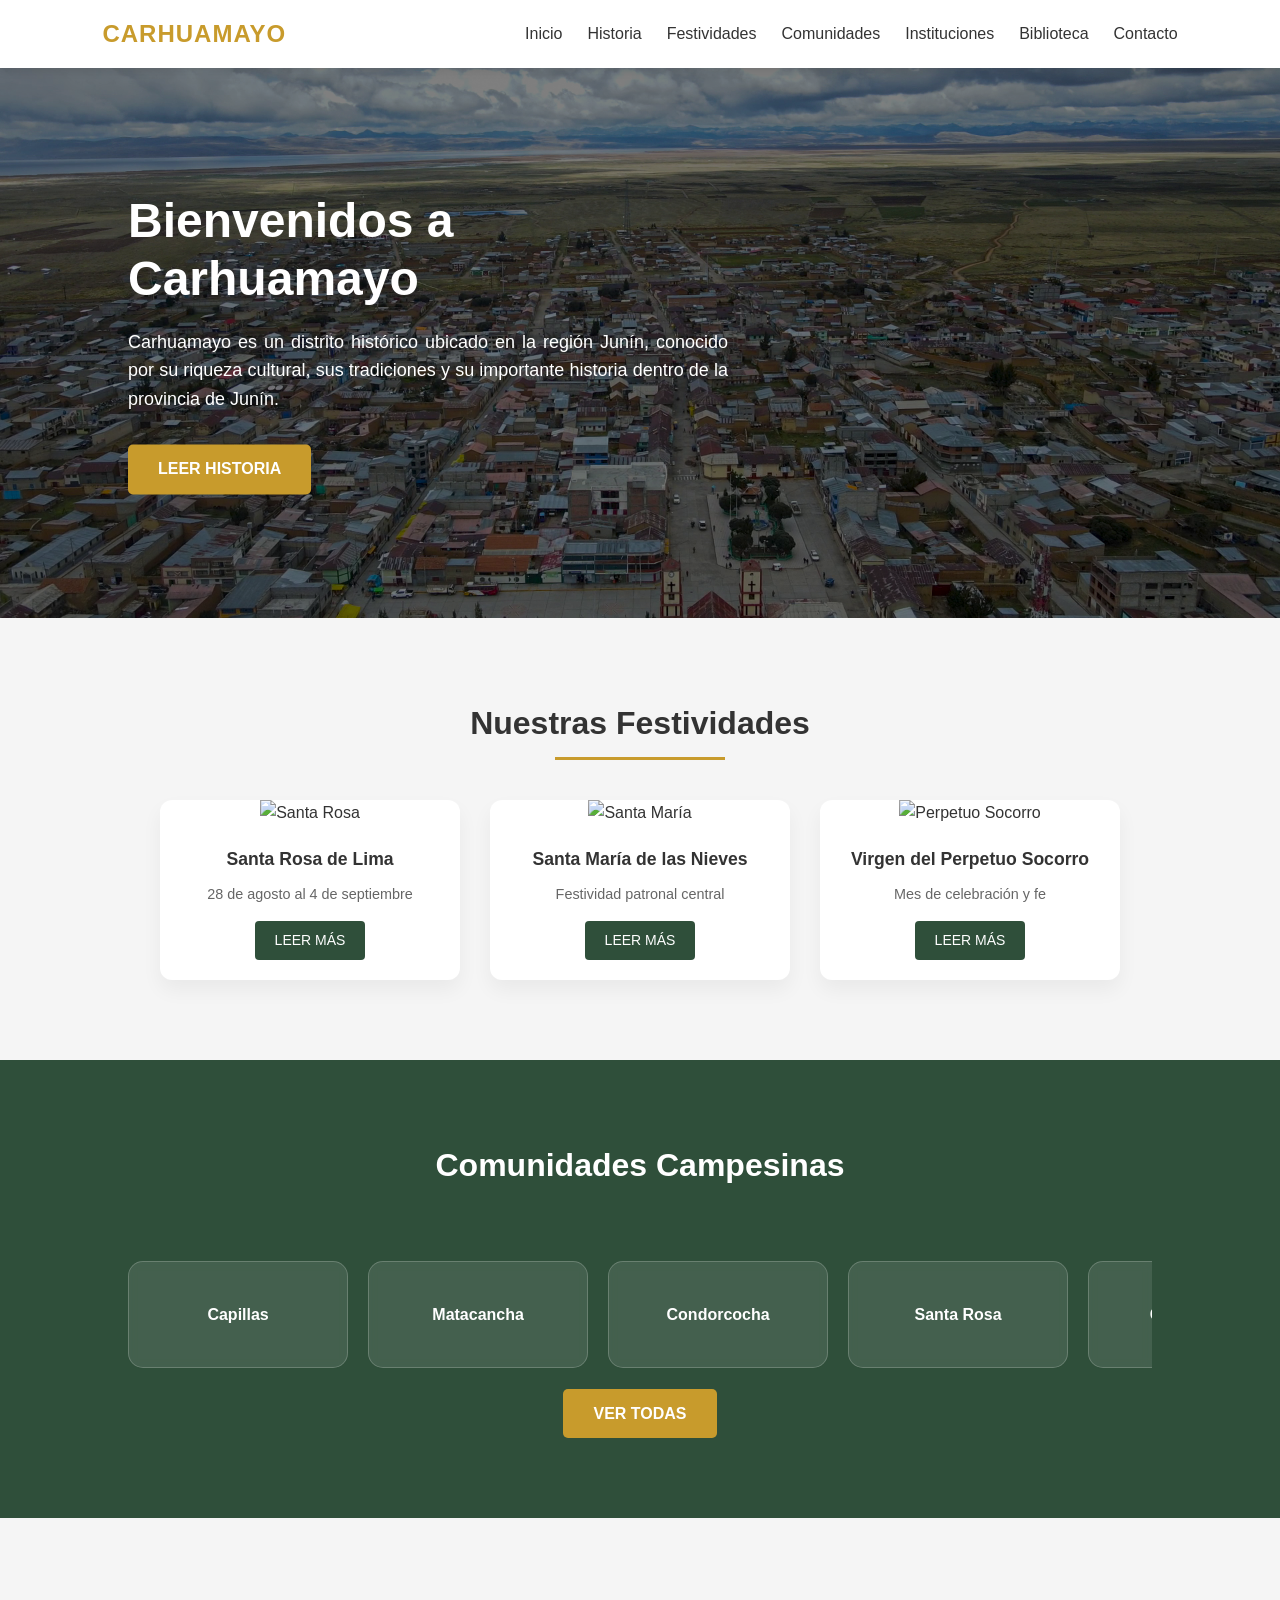
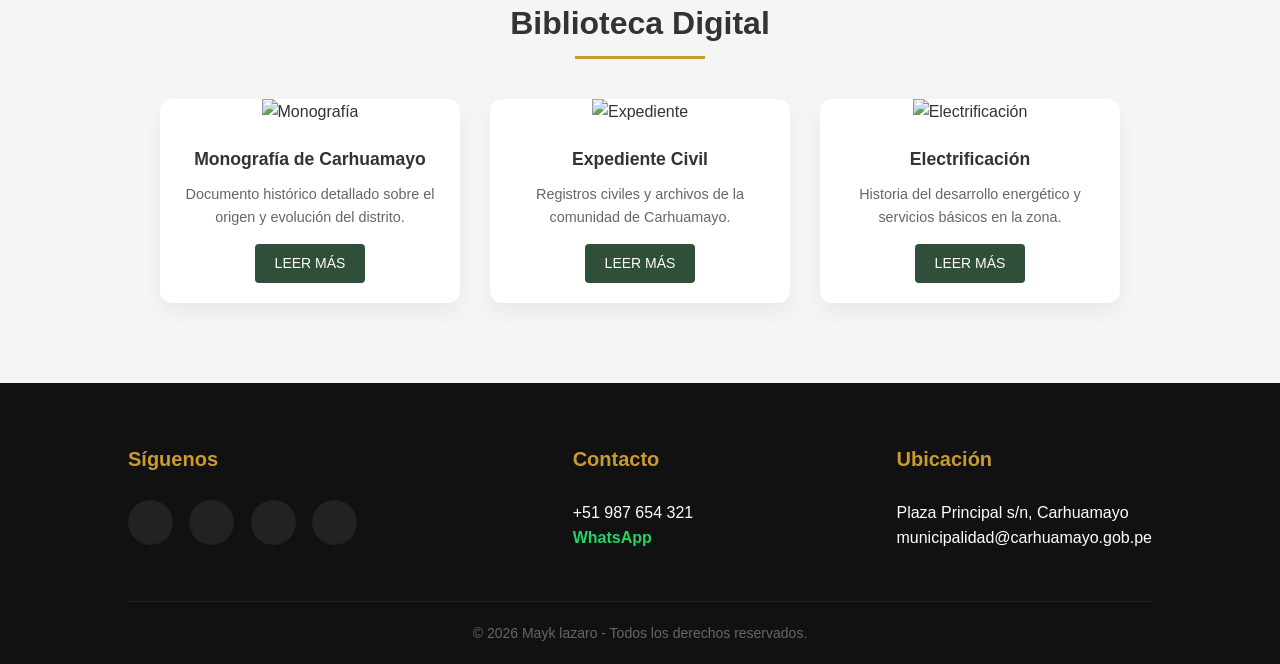
==== commit bae2741c: "Update index.html" ====
--- a/index.html
+++ b/index.html
@@ -39,7 +39,7 @@
     <!-- SLIDER PRINCIPAL -->
     <section class="slider">
         <div class="slide active">
-            <img src="imagenes/cyo.png" alt="Carhuamayo" onerror="this.onerror=null; this.src='[https://placehold.co/1200x500/1e3526/FFFFFF?text=Bienvenidos+a+Carhuamayo](https://placehold.co/1200x500/1e3526/FFFFFF?text=Bienvenidos+a+Carhuamayo)';">
+            <img src="IMAGENES/cyo.png" alt="Carhuamayo" onerror="this.onerror=null; this.src='[https://placehold.co/1200x500/1e3526/FFFFFF?text=Bienvenidos+a+Carhuamayo](https://placehold.co/1200x500/1e3526/FFFFFF?text=Bienvenidos+a+Carhuamayo)';">
             <div class="hero-text">
                 <h1>Bienvenidos a Carhuamayo</h1>
                 <p>Carhuamayo es un distrito histórico ubicado en la región Junín, conocido por su riqueza cultural, sus tradiciones y su importante historia dentro de la provincia de Junín.</p>
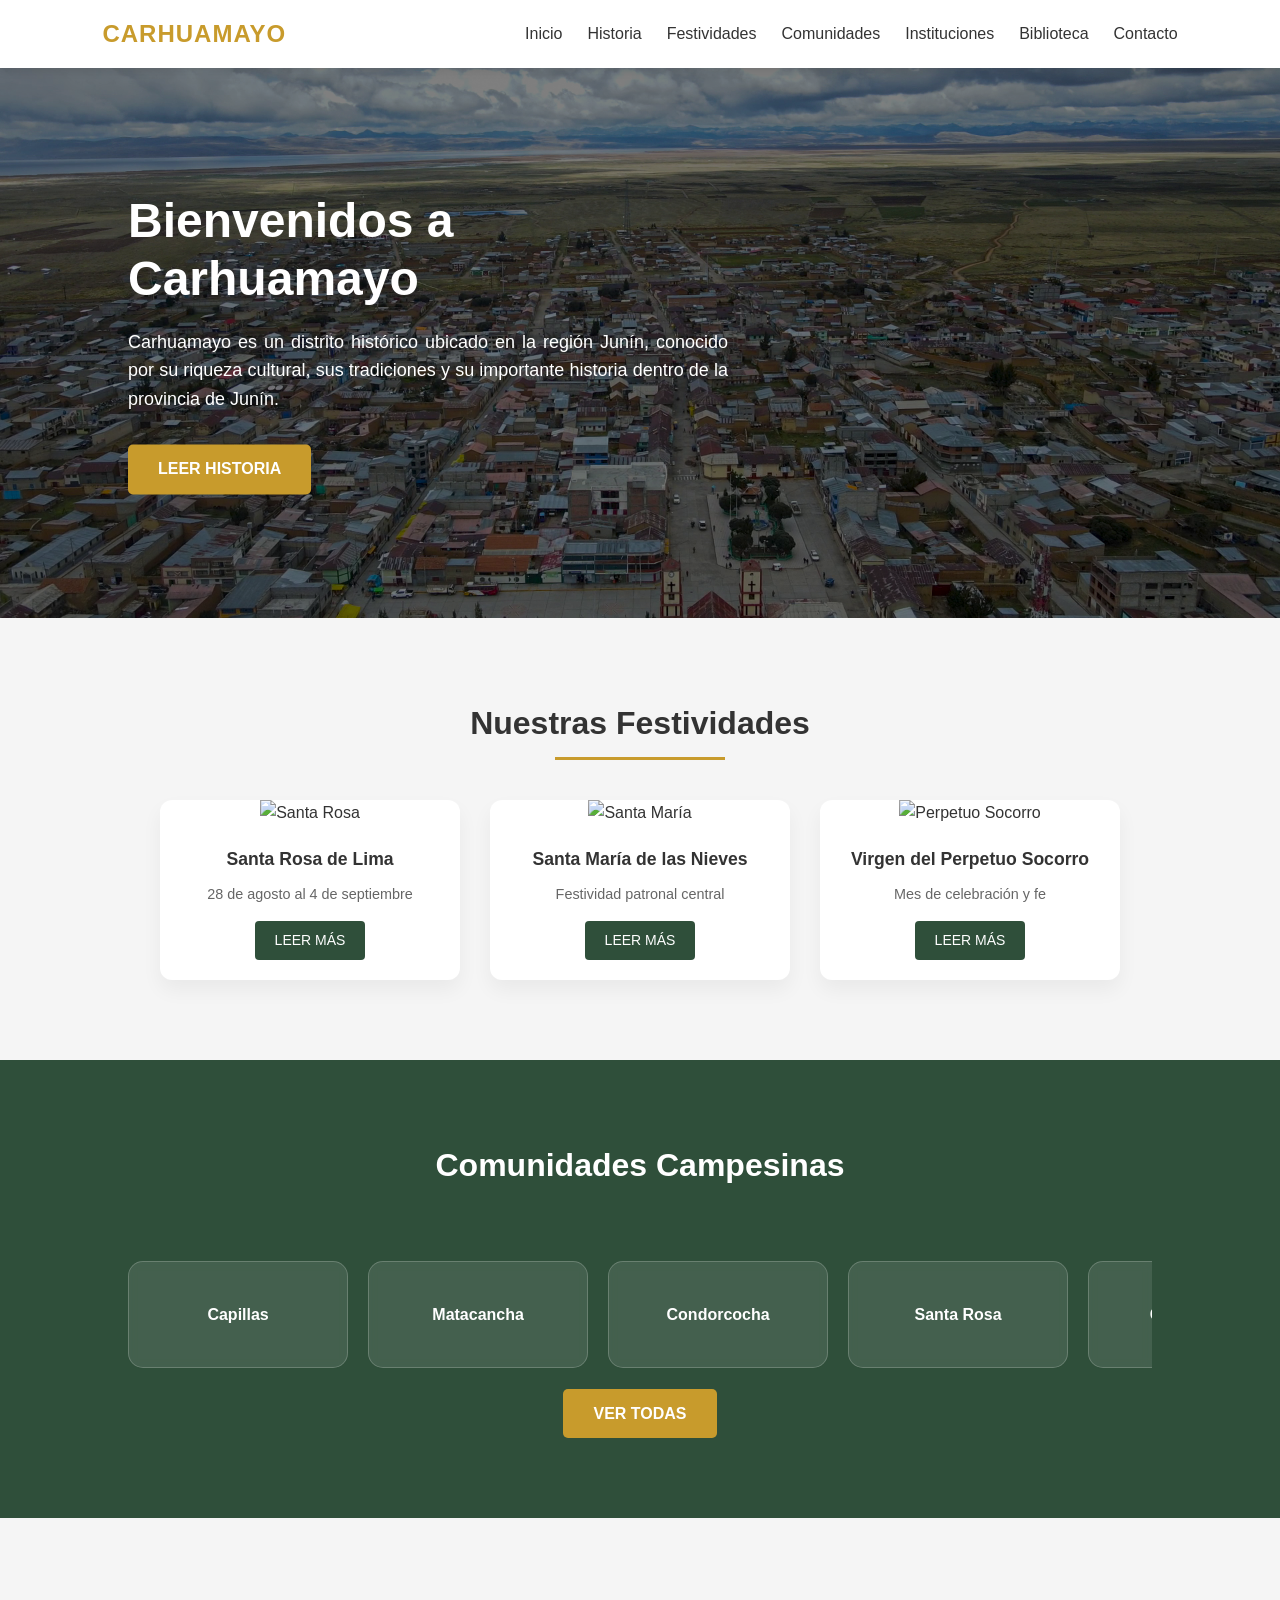
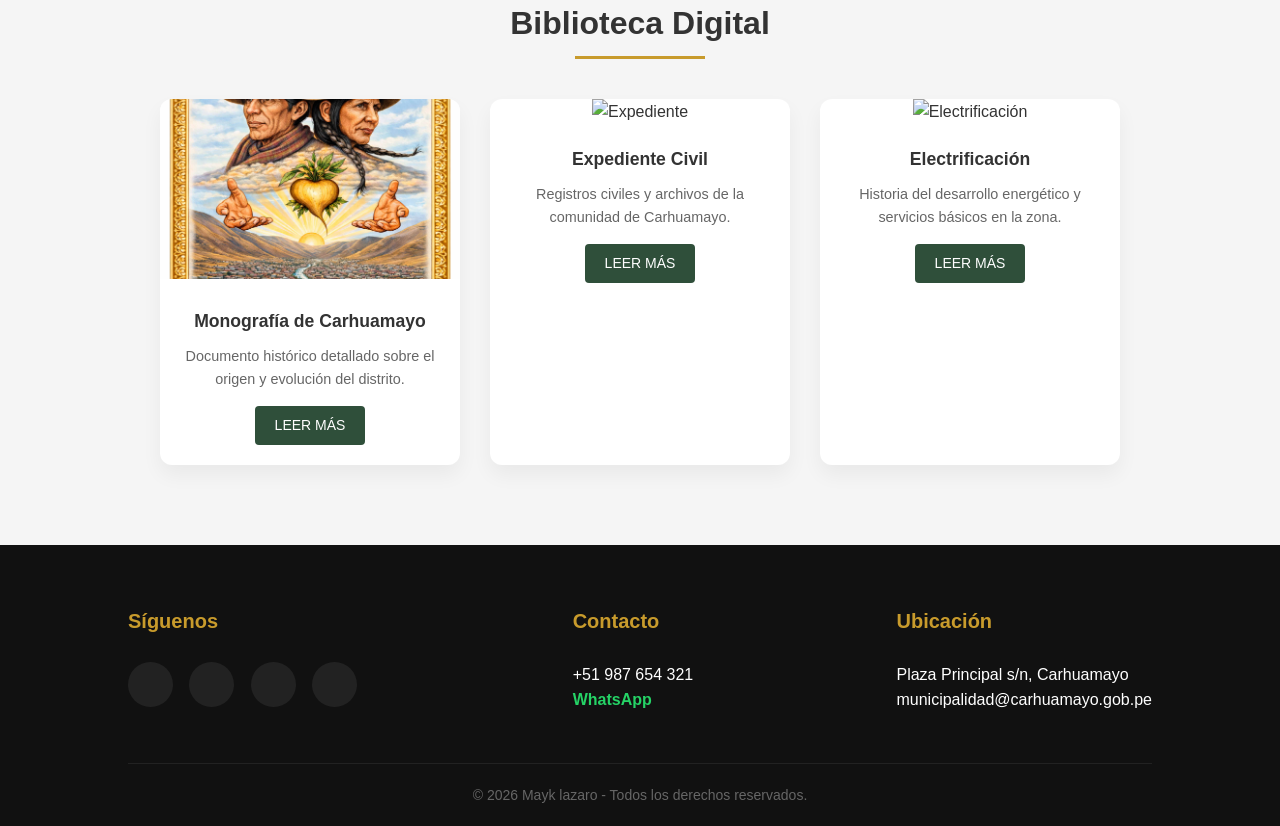
==== commit 23c76668: "Update index.html" ====
--- a/index.html
+++ b/index.html
@@ -99,7 +99,7 @@
         <h2>Biblioteca Digital</h2>
         <div class="cards">
             <div class="card pdf-item">
-                <img src="imagenes/libro1.jpg" alt="Monografía" onerror="this.onerror=null; this.src='[https://placehold.co/300x200/1e3526/FFFFFF?text=Monografía](https://placehold.co/300x200/1e3526/FFFFFF?text=Monografía)';">
+                <img src="IMAGENES/libro1.jpg" alt="Monografía" onerror="this.onerror=null; this.src='[https://placehold.co/300x200/1e3526/FFFFFF?text=Monografía](https://placehold.co/300x200/1e3526/FFFFFF?text=Monografía)';">
                 <div class="card-content">
                     <h3>Monografía de Carhuamayo</h3>
                     <p>Documento histórico detallado sobre el origen y evolución del distrito.</p>
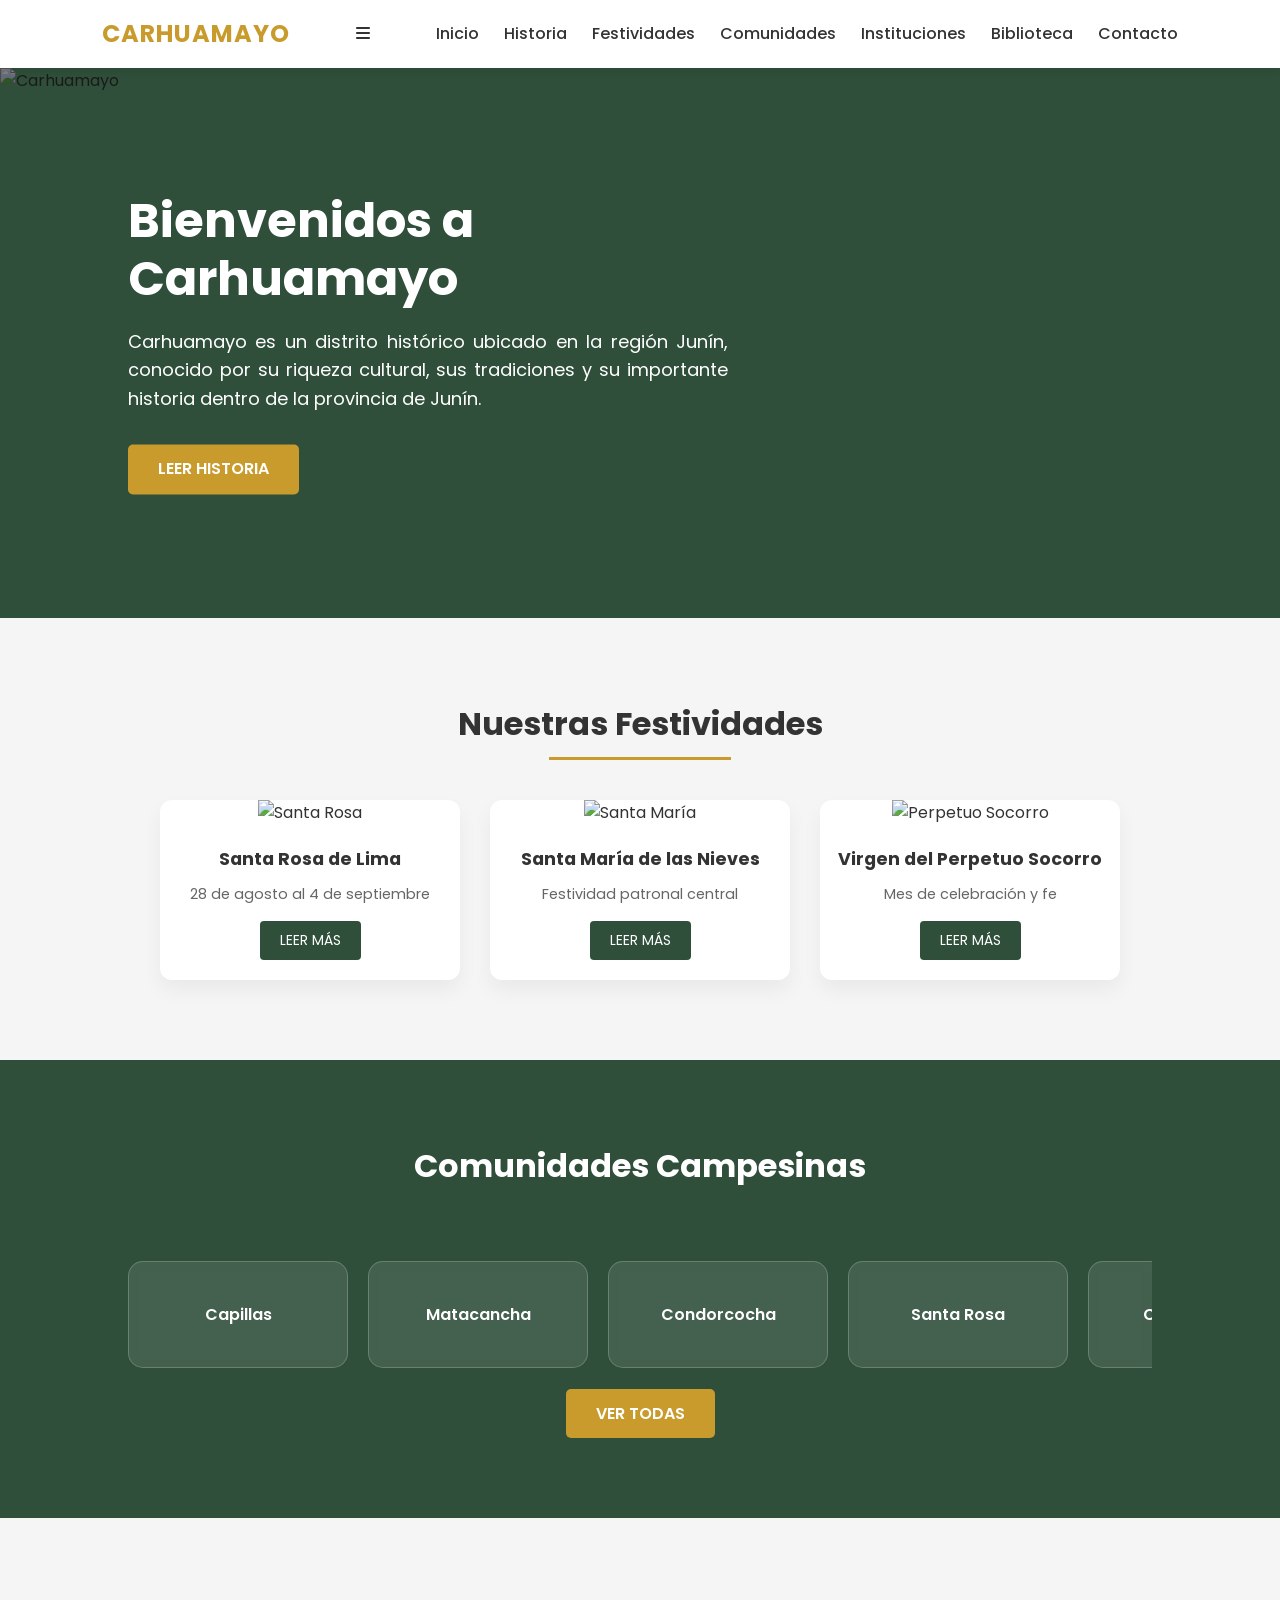
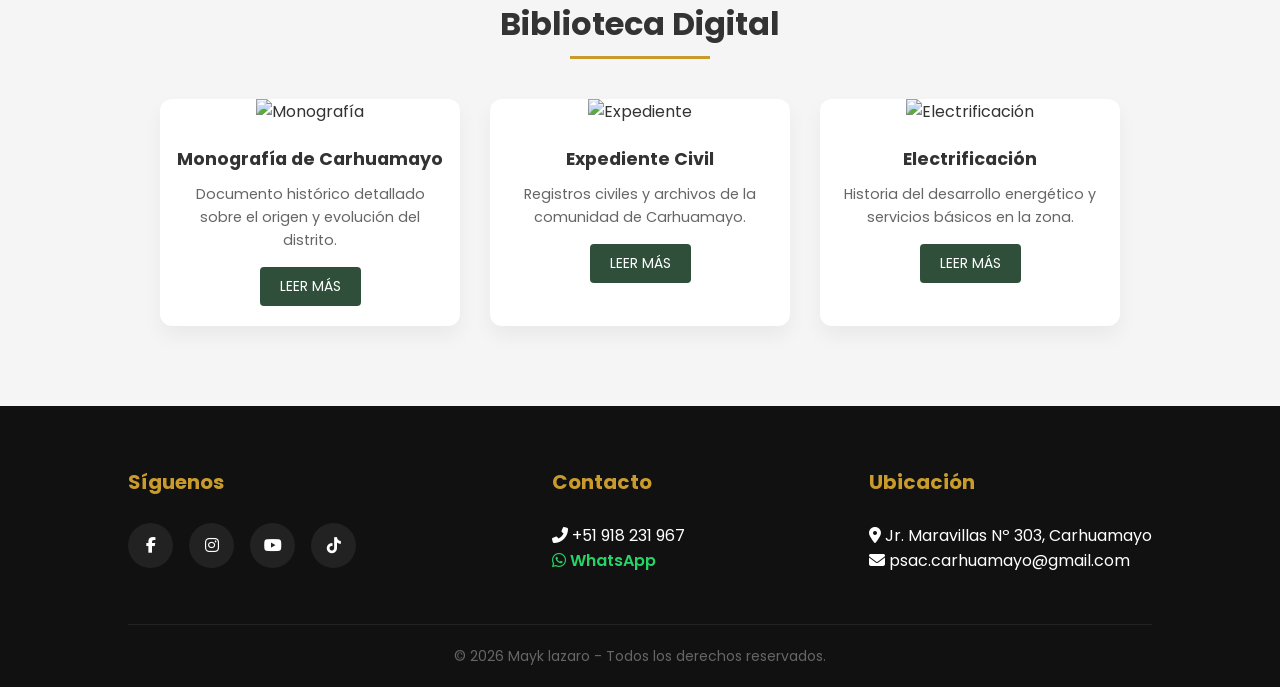
==== commit 8b932cb0: "Update index.html" ====
--- a/index.html
+++ b/index.html
@@ -7,39 +7,48 @@
     <title>Carhuamayo - Portal Turístico</title>
     
     <!-- Fuente Poppins -->
-    <link href="[https://fonts.googleapis.com/css2?family=Poppins:wght@300;500;700&display=swap](https://fonts.googleapis.com/css2?family=Poppins:wght@300;500;700&display=swap)" rel="stylesheet">
-    <!-- Iconos de FontAwesome -->
-    <link rel="stylesheet" href="[https://cdnjs.cloudflare.com/ajax/libs/font-awesome/6.4.0/css/all.min.css](https://cdnjs.cloudflare.com/ajax/libs/font-awesome/6.4.0/css/all.min.css)">
+    <link href="https://fonts.googleapis.com/css2?family=Poppins:wght@300;500;700&display=swap" rel="stylesheet">
     
+    <!-- Iconos de FontAwesome (CORREGIDO) -->
+    <link rel="stylesheet" href="https://cdnjs.cloudflare.com/ajax/libs/font-awesome/6.4.0/css/all.min.css">
+
+    <!-- CSS -->
     <link rel="stylesheet" href="style.css">
 </head>
 
 <body>
 
     <!-- HEADER -->
-    <header>
-        <div class="nav">
-            <div class="logo">
-                <h2>CARHUAMAYO</h2>
-            </div>
-            <nav>
-                <ul class="menu">
-                    <li><a href="index.html">Inicio</a></li>
-                    <li><a href="historia.html">Historia</a></li>
-                    <li><a href="festividades.html">Festividades</a></li>
-                    <li><a href="comunidades.html">Comunidades</a></li>
-                    <li><a href="educativas.html">Instituciones</a></li>
-                    <li><a href="biblioteca.html">Biblioteca</a></li>
-                    <li><a href="contacto.html">Contacto</a></li>
-                </ul>
-            </nav>
+   <!-- HEADER -->
+<header id="header">
+    <div class="nav">
+        <div class="logo">
+            <h2>CARHUAMAYO</h2>
         </div>
-    </header>
+
+        <!-- BOTON HAMBURGUESA -->
+        <div class="menu-toggle" id="menu-toggle">
+            <i class="fas fa-bars"></i>
+        </div>
+
+        <nav>
+            <ul class="menu" id="menu">
+                <li><a href="index.html">Inicio</a></li>
+                <li><a href="historia.html">Historia</a></li>
+                <li><a href="festividades.html">Festividades</a></li>
+                <li><a href="comunidades.html">Comunidades</a></li>
+                <li><a href="educativas.html">Instituciones</a></li>
+                <li><a href="biblioteca.html">Biblioteca</a></li>
+                <li><a href="contacto.html">Contacto</a></li>
+            </ul>
+        </nav>
+    </div>
+</header>
 
     <!-- SLIDER PRINCIPAL -->
     <section class="slider">
         <div class="slide active">
-            <img src="IMAGENES/cyo.png" alt="Carhuamayo" onerror="this.onerror=null; this.src='[https://placehold.co/1200x500/1e3526/FFFFFF?text=Bienvenidos+a+Carhuamayo](https://placehold.co/1200x500/1e3526/FFFFFF?text=Bienvenidos+a+Carhuamayo)';">
+            <img src="imagenes/cyo.png" alt="Carhuamayo" onerror="this.onerror=null; this.src='[https://placehold.co/1200x500/1e3526/FFFFFF?text=Bienvenidos+a+Carhuamayo](https://placehold.co/1200x500/1e3526/FFFFFF?text=Bienvenidos+a+Carhuamayo)';">
             <div class="hero-text">
                 <h1>Bienvenidos a Carhuamayo</h1>
                 <p>Carhuamayo es un distrito histórico ubicado en la región Junín, conocido por su riqueza cultural, sus tradiciones y su importante historia dentro de la provincia de Junín.</p>
@@ -99,7 +108,7 @@
         <h2>Biblioteca Digital</h2>
         <div class="cards">
             <div class="card pdf-item">
-                <img src="IMAGENES/libro1.jpg" alt="Monografía" onerror="this.onerror=null; this.src='[https://placehold.co/300x200/1e3526/FFFFFF?text=Monografía](https://placehold.co/300x200/1e3526/FFFFFF?text=Monografía)';">
+                <img src="imagenes/libro1.jpg" alt="Monografía" onerror="this.onerror=null; this.src='[https://placehold.co/300x200/1e3526/FFFFFF?text=Monografía](https://placehold.co/300x200/1e3526/FFFFFF?text=Monografía)';">
                 <div class="card-content">
                     <h3>Monografía de Carhuamayo</h3>
                     <p>Documento histórico detallado sobre el origen y evolución del distrito.</p>
@@ -138,14 +147,18 @@
                 </div>
             </div>
             <div class="footer-section">
-                <h3>Contacto</h3>
-                <p><i class="fas fa-phone-alt"></i> +51 987 654 321</p>
-                <p><a href="[https://wa.me/51987654321](https://wa.me/51987654321)" target="_blank" class="whatsapp-link"><i class="fab fa-whatsapp"></i> WhatsApp</a></p>
-            </div>
+    <h3>Contacto</h3>
+    <p><i class="fas fa-phone-alt"></i> +51 918 231 967</p>
+    <p>
+        <a href="https://wa.me/51918231967" target="_blank" class="whatsapp-link">
+            <i class="fab fa-whatsapp"></i> WhatsApp
+        </a>
+    </p>
+</div>
             <div class="footer-section">
                 <h3>Ubicación</h3>
-                <p><i class="fas fa-map-marker-alt"></i> Plaza Principal s/n, Carhuamayo</p>
-                <p><i class="fas fa-envelope"></i> municipalidad@carhuamayo.gob.pe</p>
+                <p><i class="fas fa-map-marker-alt"></i> Jr. Maravillas Nº 303, Carhuamayo</p>
+                <p><i class="fas fa-envelope"></i> psac.carhuamayo@gmail.com</p>
             </div>
         </div>
         <div class="footer-bottom">
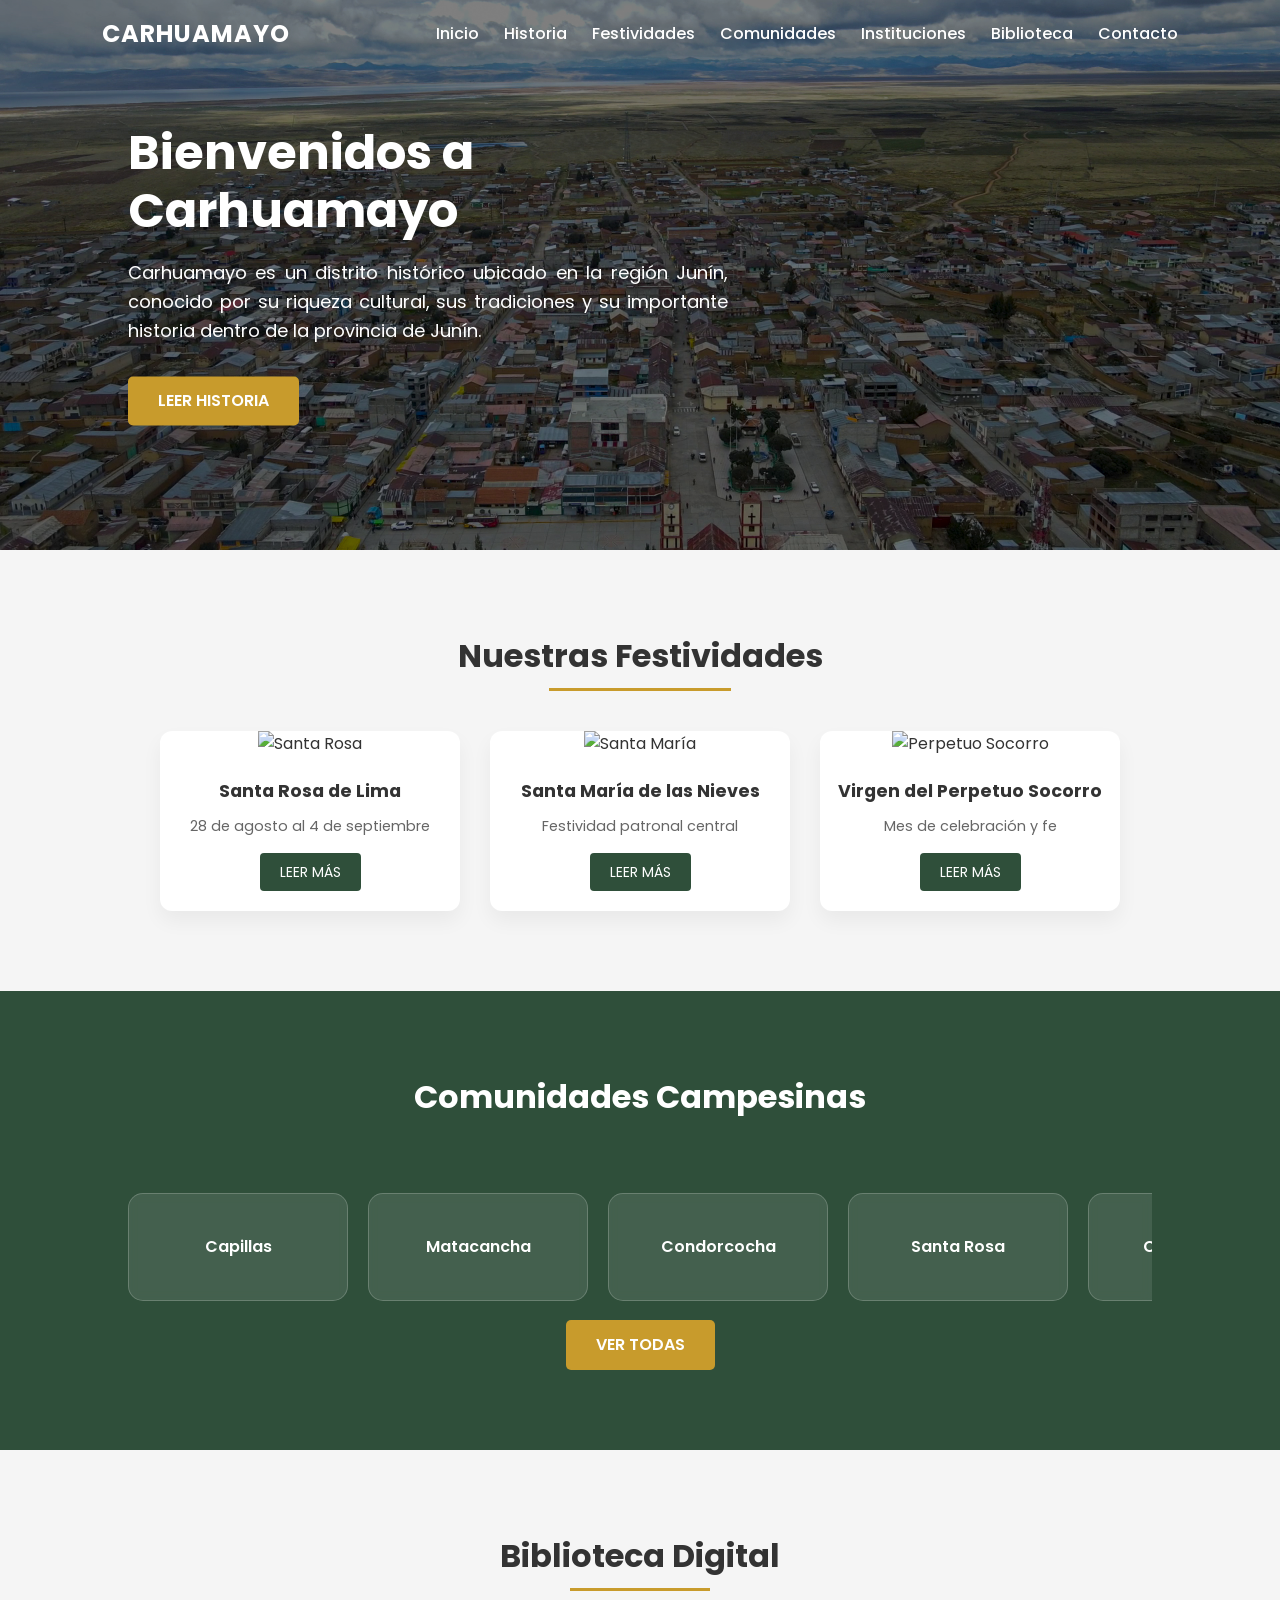
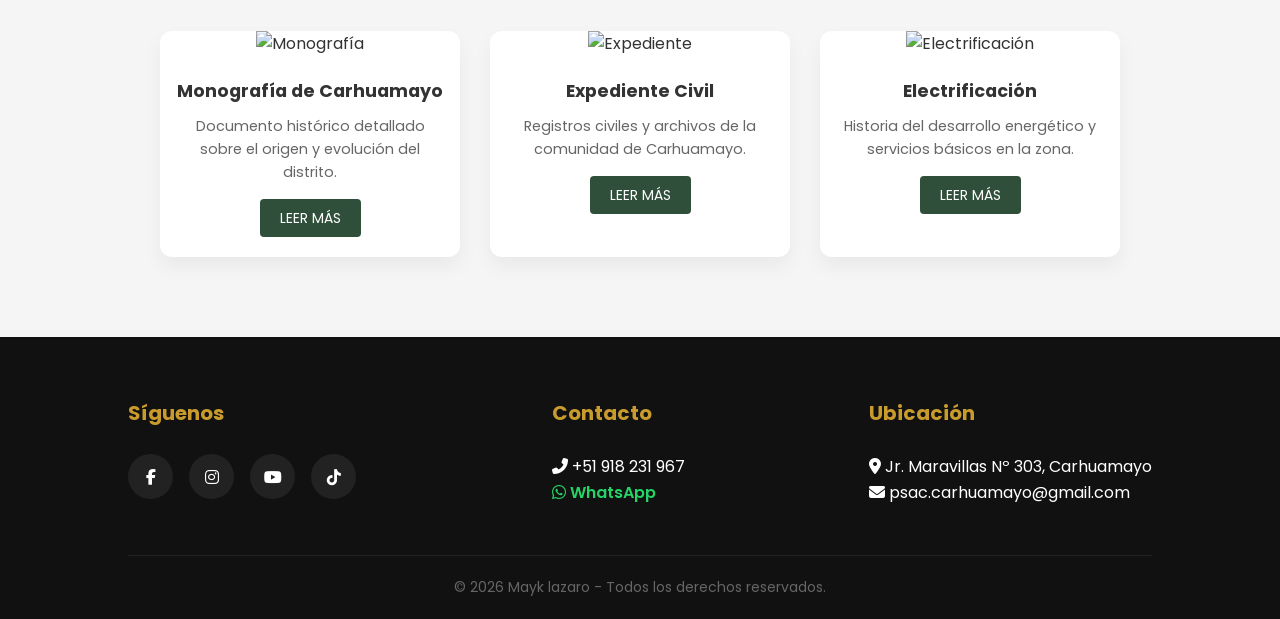
==== commit 92da9655: "Update index.html" ====
--- a/index.html
+++ b/index.html
@@ -48,7 +48,7 @@
     <!-- SLIDER PRINCIPAL -->
     <section class="slider">
         <div class="slide active">
-            <img src="imagenes/cyo.png" alt="Carhuamayo" onerror="this.onerror=null; this.src='[https://placehold.co/1200x500/1e3526/FFFFFF?text=Bienvenidos+a+Carhuamayo](https://placehold.co/1200x500/1e3526/FFFFFF?text=Bienvenidos+a+Carhuamayo)';">
+            <img src="IMAGENES/cyo.png" alt="Carhuamayo" onerror="this.onerror=null; this.src='[https://placehold.co/1200x500/1e3526/FFFFFF?text=Bienvenidos+a+Carhuamayo](https://placehold.co/1200x500/1e3526/FFFFFF?text=Bienvenidos+a+Carhuamayo)';">
             <div class="hero-text">
                 <h1>Bienvenidos a Carhuamayo</h1>
                 <p>Carhuamayo es un distrito histórico ubicado en la región Junín, conocido por su riqueza cultural, sus tradiciones y su importante historia dentro de la provincia de Junín.</p>
--- a/style.css
+++ b/style.css
@@ -13,15 +13,22 @@
     overflow-x: hidden;
 }
 
-/* ====== HEADER ====== */
+/* ===== HEADER PREMIUM ===== */
 header {
-    background: white;
-    box-shadow: 0 2px 10px rgba(0,0,0,0.1);
-    position: sticky;
+    position: fixed;
     top: 0;
-    z-index: 1000;
-}
-
+    width: 100%;
+    z-index: 9999;
+    background: transparent;
+    transition: all 0.4s ease;
+}
+
+header.scrolled {
+    background: rgba(0,0,0,0.75);
+    backdrop-filter: blur(12px);
+}
+
+/* NAV */
 .nav {
     display: flex;
     justify-content: space-between;
@@ -29,12 +36,13 @@
     padding: 15px 8%;
 }
 
+/* LOGO */
 .logo h2 {
-    color: #c89b2c;
+    color: white;
     letter-spacing: 1px;
 }
 
-/* ===== MENU ===== */
+/* ===== MENU PC ===== */
 .menu {
     display: flex;
     list-style: none;
@@ -43,13 +51,22 @@
 
 .menu li a {
     text-decoration: none;
-    color: #333;
+    color: white;
     font-weight: 500;
     transition: 0.3s;
 }
 
 .menu li a:hover {
     color: #c89b2c;
+}
+
+/* ===== BOTON HAMBURGUESA ===== */
+.menu-toggle {
+    display: none;
+    font-size: 28px;
+    color: white;
+    cursor: pointer;
+    z-index: 10000;
 }
 
 /* ===== SLIDER ===== */
@@ -160,7 +177,7 @@
     background: #c89b2c;
 }
 
-/* ===== CARDS (Usado en Festividades y Biblioteca) ===== */
+/* ===== CARDS ===== */
 .cards {
     display: flex;
     justify-content: center;
@@ -235,7 +252,7 @@
     color: #2f4f3a;
 }
 
-/* ===== FOOTER ====== */
+/* ===== FOOTER ===== */
 footer {
     background: #111;
     color: white;
@@ -289,7 +306,7 @@
     color: #666;
 }
 
-/* ===== ANIMACIONES JS ===== */
+/* ===== ANIMACIONES ===== */
 .reveal {
     opacity: 0;
     transform: translateY(50px);
@@ -307,10 +324,53 @@
 }
 
 /* ===== RESPONSIVE ===== */
-@media(max-width: 768px) {
-    .nav { padding: 15px 5%; }
-    .menu { display: none; }
-    .hero-text { left: 5%; right: 5%; }
-    .hero-text h1 { font-size: 32px; }
-    .section { padding: 60px 5%; }
-}
+@media(max-width: 768px){
+
+    .nav {
+        padding: 15px 5%;
+    }
+
+    .menu-toggle {
+        display: block;
+    }
+
+    .menu {
+        position: fixed;
+        top: 0;
+        right: -100%;
+        width: 100%;
+        height: 100vh;
+        background: rgba(0,0,0,0.95);
+        backdrop-filter: blur(15px);
+        flex-direction: column;
+        justify-content: center;
+        align-items: center;
+        transition: right 0.4s ease;
+        z-index: 9998;
+    }
+
+    .menu.active {
+        right: 0;
+    }
+
+    .menu li {
+        margin: 15px 0;
+    }
+
+    .menu li a {
+        font-size: 22px;
+    }
+
+    .hero-text {
+        left: 5%;
+        right: 5%;
+    }
+
+    .hero-text h1 {
+        font-size: 32px;
+    }
+
+    .section {
+        padding: 60px 5%;
+    }
+}
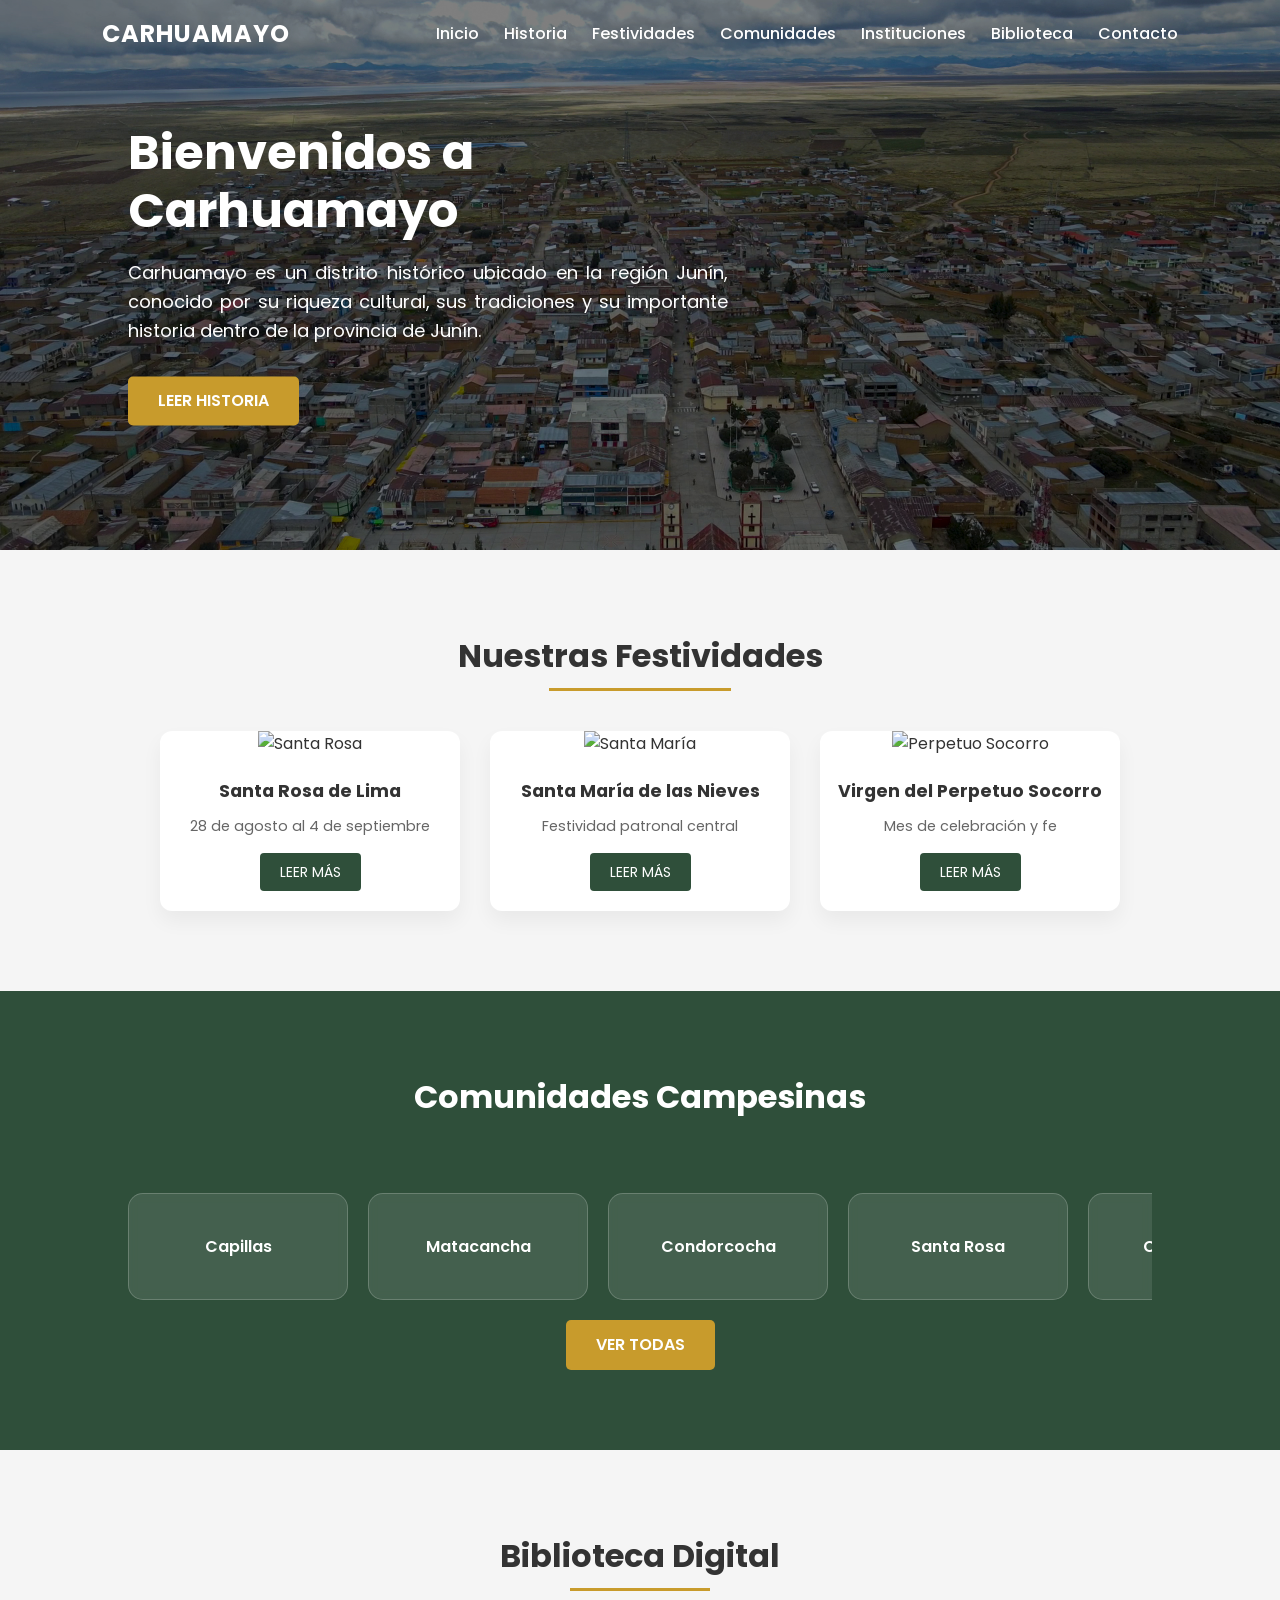
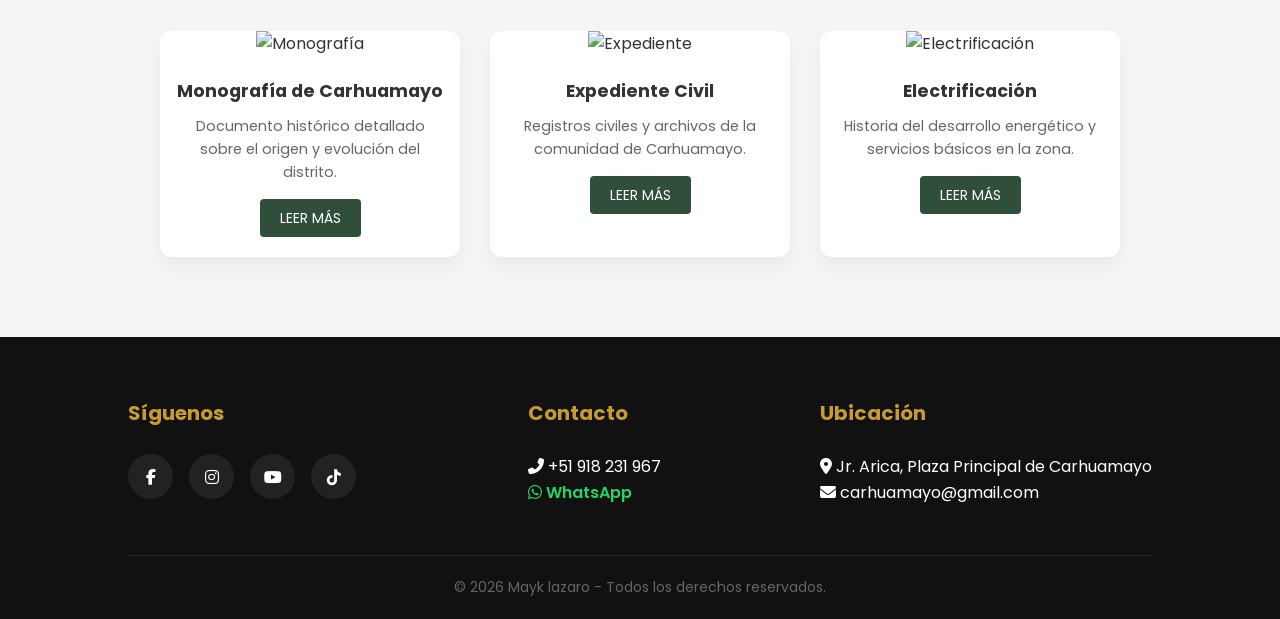
==== commit f05b6cf7: "Update index.html" ====
--- a/index.html
+++ b/index.html
@@ -157,8 +157,8 @@
 </div>
             <div class="footer-section">
                 <h3>Ubicación</h3>
-                <p><i class="fas fa-map-marker-alt"></i> Jr. Maravillas Nº 303, Carhuamayo</p>
-                <p><i class="fas fa-envelope"></i> psac.carhuamayo@gmail.com</p>
+                <p><i class="fas fa-map-marker-alt"></i> Jr. Arica, Plaza Principal de Carhuamayo</p>
+                <p><i class="fas fa-envelope"></i> carhuamayo@gmail.com</p>
             </div>
         </div>
         <div class="footer-bottom">
